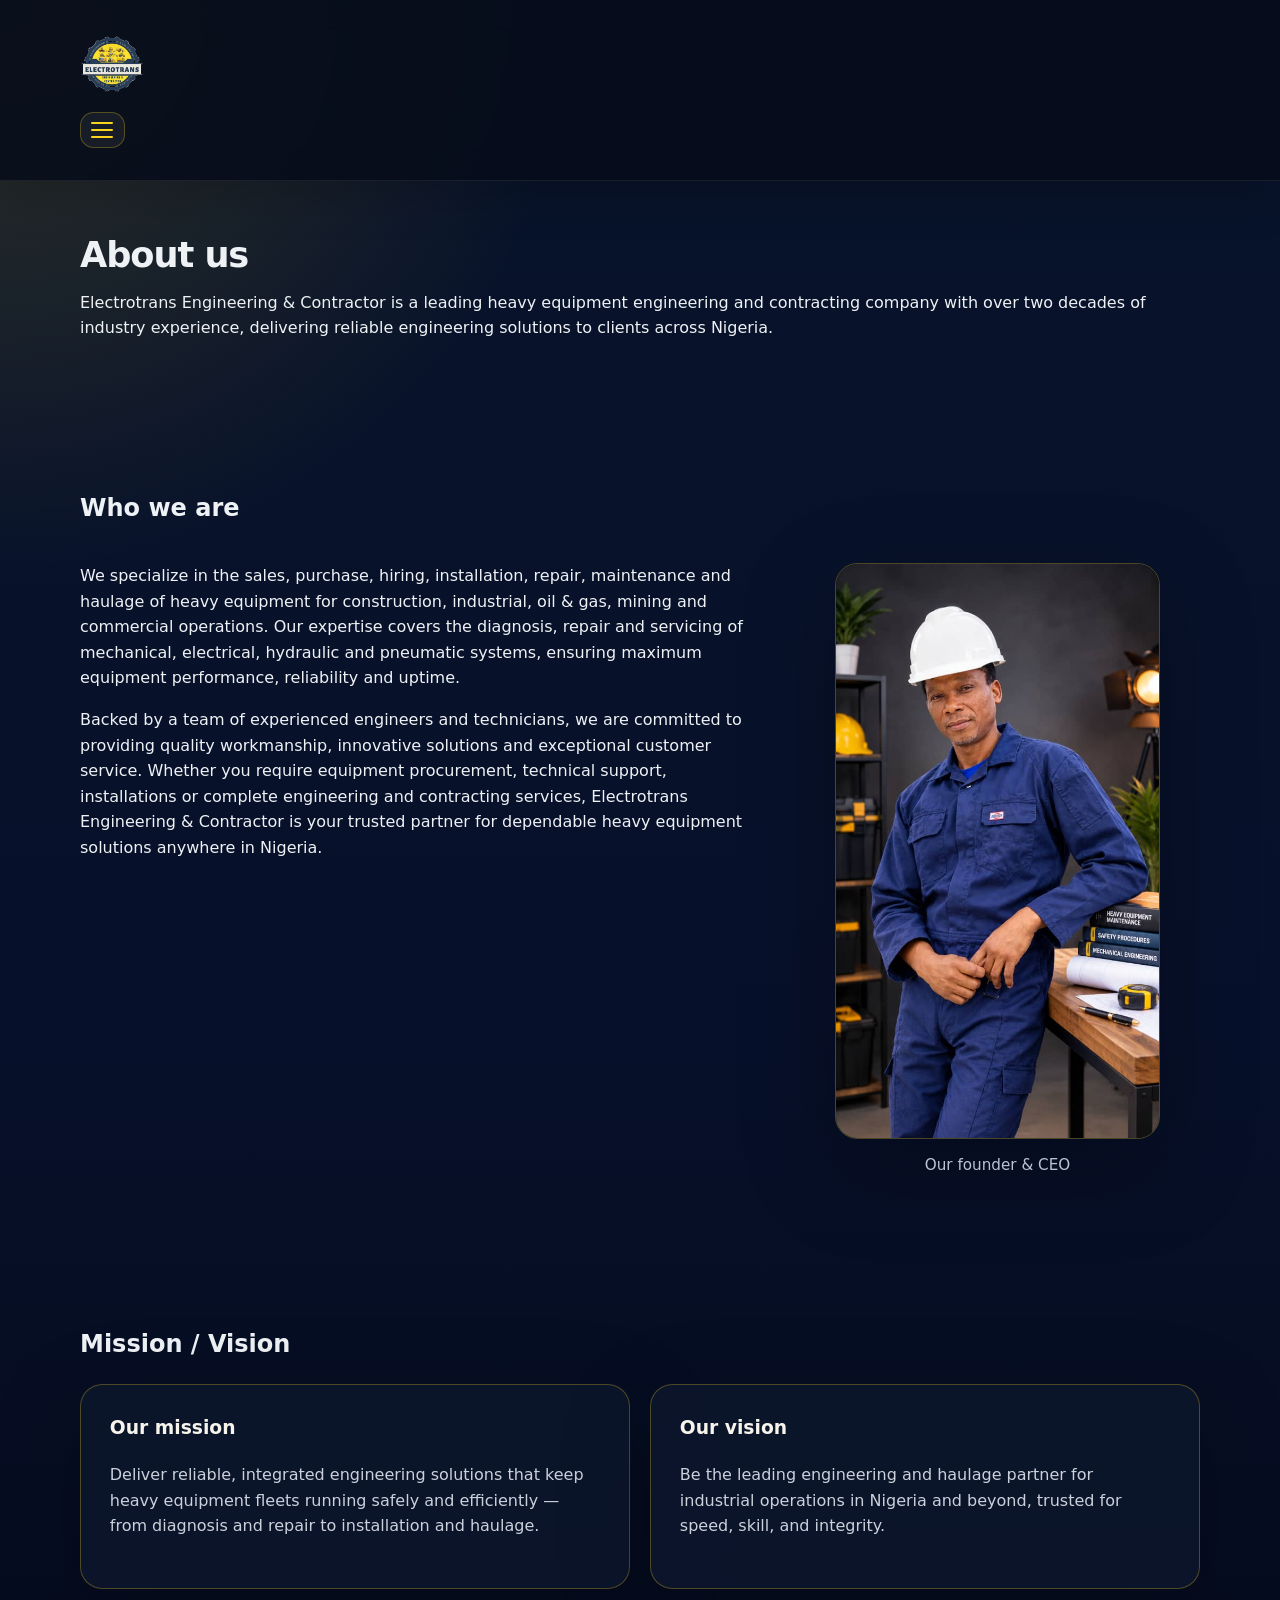
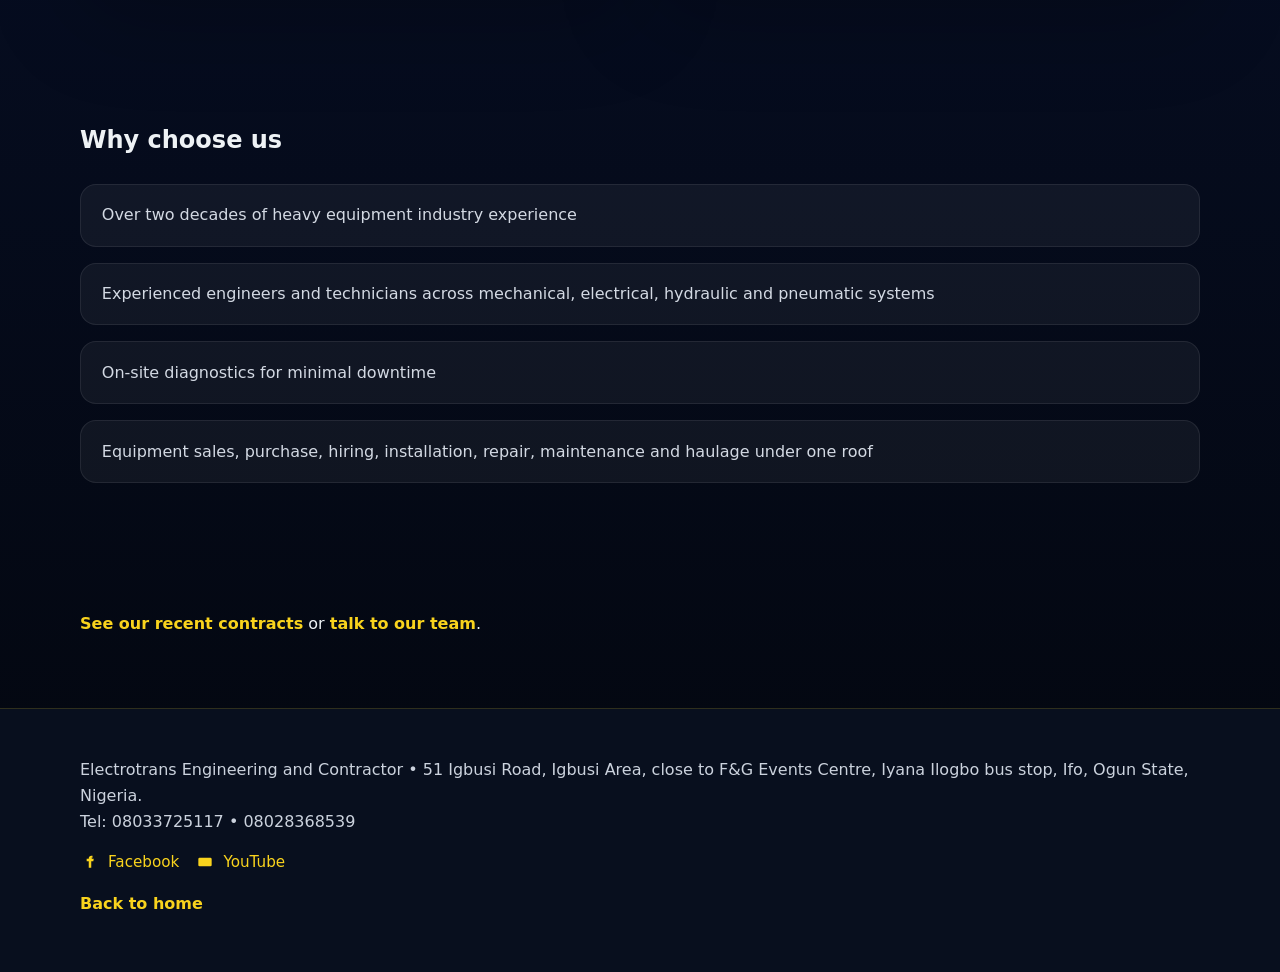
==== about.html @ d1ed21ee "Add About and Portfolio pages with contracts, testimonials and CEO profile" ====
<!doctype html>
<html lang="en">
<head>
  <meta charset="utf-8" />
  <meta name="viewport" content="width=device-width,initial-scale=1" />
  <title>About us | Electrotrans Engineering and Contractor</title>
  <link rel="stylesheet" href="styles.css" />
  <link rel="icon" type="image/png" href="assets/logo-transparent.png" />
  <meta name="description" content="About Electrotrans Engineering and Contractor — a leading heavy equipment engineering and contracting company with over two decades of industry experience in Nigeria." />
  <meta name="author" content="Electrotrans Engineering and Contractor" />
  <meta name="theme-color" content="#08142b" />
  <link rel="canonical" href="https://temmyadekunle.github.io/Electrotrans/about.html" />
  <meta property="og:type" content="website" />
  <meta property="og:title" content="About us | Electrotrans Engineering and Contractor" />
  <meta property="og:description" content="Two decades of heavy equipment engineering, contracting and haulage solutions across Nigeria." />
  <meta property="og:url" content="https://temmyadekunle.github.io/Electrotrans/about.html" />
  <meta property="og:image" content="https://temmyadekunle.github.io/Electrotrans/assets/logo-transparent.png" />
  <meta property="og:locale" content="en_US" />
  <meta name="twitter:card" content="summary" />
</head>
<body>
  <header class="site-header">
    <div class="container header-inner">
      <a class="logo-link" href="index.html">
        <img class="site-logo" src="assets/logo-transparent.png" alt="Electrotrans Engineering and Contractor logo" />
      </a>
      <button class="menu-toggle" type="button" aria-expanded="false" aria-controls="main-nav" aria-label="Toggle navigation menu">
        <span class="menu-toggle-bar"></span>
        <span class="menu-toggle-bar"></span>
        <span class="menu-toggle-bar"></span>
      </button>
      <nav class="main-nav" id="main-nav" aria-label="Primary navigation">
        <a href="index.html#home">Home</a>
        <a href="about.html">About us</a>
        <a href="portfolio.html">Portfolio</a>
        <a href="index.html#mission">Mission / Vision</a>
        <a href="index.html#services">Services</a>
        <a class="cta" href="contact.html">Contact us</a>
      </nav>
    </div>
  </header>

  <main class="container">
    <section class="overview">
      <h1 class="section-title">About us</h1>
      <p>Electrotrans Engineering &amp; Contractor is a leading heavy equipment engineering and contracting company with over two decades of industry experience, delivering reliable engineering solutions to clients across Nigeria.</p>
    </section>

    <section class="overview">
      <h2>Who we are</h2>
      <div class="about-layout">
        <div>
          <p>We specialize in the sales, purchase, hiring, installation, repair, maintenance and haulage of heavy equipment for construction, industrial, oil &amp; gas, mining and commercial operations. Our expertise covers the diagnosis, repair and servicing of mechanical, electrical, hydraulic and pneumatic systems, ensuring maximum equipment performance, reliability and uptime.</p>
          <p>Backed by a team of experienced engineers and technicians, we are committed to providing quality workmanship, innovative solutions and exceptional customer service. Whether you require equipment procurement, technical support, installations or complete engineering and contracting services, Electrotrans Engineering &amp; Contractor is your trusted partner for dependable heavy equipment solutions anywhere in Nigeria.</p>
        </div>
        <figure>
          <img class="ceo-photo" src="assets/ceo/ceo-portrait.jpg" alt="Founder and CEO of Electrotrans Engineering and Contractor" loading="lazy" />
          <figcaption class="ceo-caption">Our founder &amp; CEO</figcaption>
        </figure>
      </div>
    </section>

    <section id="mission" class="overview">
      <h2>Mission / Vision</h2>
      <div class="grid cards">
        <article class="card">
          <h3>Our mission</h3>
          <p>Deliver reliable, integrated engineering solutions that keep heavy equipment fleets running safely and efficiently — from diagnosis and repair to installation and haulage.</p>
        </article>
        <article class="card">
          <h3>Our vision</h3>
          <p>Be the leading engineering and haulage partner for industrial operations in Nigeria and beyond, trusted for speed, skill, and integrity.</p>
        </article>
      </div>
    </section>

    <section class="overview">
      <h2>Why choose us</h2>
      <ul class="feature-list">
        <li>Over two decades of heavy equipment industry experience</li>
        <li>Experienced engineers and technicians across mechanical, electrical, hydraulic and pneumatic systems</li>
        <li>On-site diagnostics for minimal downtime</li>
        <li>Equipment sales, purchase, hiring, installation, repair, maintenance and haulage under one roof</li>
      </ul>
    </section>

    <section class="overview">
      <p><a class="text-link" href="portfolio.html">See our recent contracts</a> or <a class="text-link" href="contact.html">talk to our team</a>.</p>
    </section>
  </main>

  <footer class="site-footer">
    <div class="container footer-inner">
      <div>
        <p>Electrotrans Engineering and Contractor • 51 Igbusi Road, Igbusi Area, close to F&amp;G Events Centre, Iyana Ilogbo bus stop, Ifo, Ogun State, Nigeria.</p>
        <p>Tel: 08033725117 • 08028368539</p>
        <div class="footer-socials">
          <a class="social-link" href="https://www.facebook.com/ElectrotransEngineeringAndContractor" target="_blank" rel="noopener noreferrer">
            <svg viewBox="0 0 24 24"><path d="M13.5 7H15V4.5h-1.5c-1.66 0-3 1.34-3 3V8H8v3h2.5v8h3v-8H16l.5-3h-2z"/></svg>
            Facebook
          </a>
          <a class="social-link" href="https://www.youtube.com" target="_blank" rel="noopener noreferrer">
            <svg viewBox="0 0 24 24"><path d="M8 7v10l8-5-8-5zm12 1.5s0-1.5-1.5-1.5H5.5C4 7 4 8.5 4 8.5v7s0 1.5 1.5 1.5h13c1.5 0 1.5-1.5 1.5-1.5v-7z"/></svg>
            YouTube
          </a>
        </div>
      </div>
      <a class="text-link" href="index.html">Back to home</a>
    </div>
  </footer>

  <script src="script.js"></script>
</body>
</html>
---- styles.css ----
:root {
  --bg: #08142b;
  --surface: rgba(11, 21, 47, 0.98);
  --surface-soft: rgba(15, 28, 60, 0.88);
  --text: #eef2f5;
  --muted: #b8c3d6;
  --yellow: #f9d31d;
  --yellow-soft: rgba(249, 211, 29, 0.16);
  --border: rgba(249, 211, 29, 0.28);
  --nav-text: #d9e4f4;
  color-scheme: dark;
  color: var(--text);
  background: var(--bg);
  font-family: Inter, system-ui, -apple-system, BlinkMacSystemFont, "Segoe UI", sans-serif;
  line-height: 1.6;
}
* {
  box-sizing: border-box;
}
html {
  scroll-behavior: smooth;
}
body {
  margin: 0;
  min-height: 100vh;
  background: radial-gradient(circle at top left, rgba(249, 211, 29, 0.16), transparent 20%), linear-gradient(180deg, #08142b 0%, #07102a 40%, #03060d 100%);
}
img {
  max-width: 100%;
  display: block;
}
.container {
  width: min(1120px, calc(100% - 2rem));
  margin: 0 auto;
}
.site-header {
  position: sticky;
  top: 0;
  z-index: 100;
  padding: 1rem 0;
  background: rgba(6, 12, 26, 0.88);
  border-bottom: 1px solid rgba(255,255,255,0.08);
  box-shadow: 0 18px 40px rgba(0, 0, 0, 0.17);
  backdrop-filter: blur(16px);
}
.header-inner,
.footer-inner,
.hero-content {
  display: flex;
  flex-wrap: wrap;
  align-items: center;
  justify-content: space-between;
  gap: 1rem;
  padding: 1rem 0;
}
.hero-content {
  flex-direction: column;
  align-items: flex-start;
}
.logo-link {
  display: inline-flex;
  align-items: center;
  gap: 1rem;
  text-decoration: none;
  color: inherit;
}
.site-logo {
  height: 64px;
  width: auto;
  display: block;
}
.menu-toggle {
  display: none;
  flex-direction: column;
  gap: 5px;
  padding: .55rem .65rem;
  border: 1px solid var(--border);
  border-radius: .85rem;
  background: rgba(255, 255, 255, 0.06);
  cursor: pointer;
}
.menu-toggle-bar {
  width: 22px;
  height: 2px;
  background: var(--yellow);
  border-radius: 2px;
}
h1 {
  margin: 0;
  font-size: clamp(2.2rem, 2.5vw, 3.4rem);
  line-height: 1.05;
  letter-spacing: -.03em;
}
.main-nav {
  display: flex;
  flex-wrap: wrap;
  gap: .85rem;
  align-items: center;
  margin-left: auto;
}
.main-nav a,
.text-link,
.button {
  text-decoration: none;
  color: inherit;
}
.main-nav a {
  padding: .75rem 1rem;
  border-radius: .9rem;
  transition: background .2s ease, color .2s ease, transform .2s ease;
  color: var(--nav-text);
  font-weight: 600;
}
.main-nav a:hover,
.text-link:hover,
.button:hover {
  background: var(--yellow-soft);
  color: #fff;
  transform: translateY(-1px);
}
.main-nav .cta {
  background: var(--yellow);
  color: #07112c;
  border: 1px solid rgba(249, 211, 29, .22);
  box-shadow: 0 14px 40px rgba(0,0,0,.18);
}
.main-nav .cta:hover {
  background: #fff;
  color: #07112c;
}
.button {
  display: inline-flex;
  align-items: center;
  justify-content: center;
  background: var(--yellow);
  color: #07112c;
  padding: 1rem 1.5rem;
  border-radius: 1rem;
  border: 1px solid rgba(249, 211, 29, .25);
  box-shadow: 0 14px 40px rgba(0,0,0,.18);
}
.hero {
  position: relative;
  overflow: hidden;
  padding: 3rem 0 2rem;
  background: rgba(255, 255, 255, 0.06);
  border: 1px solid rgba(249, 211, 29, 0.16);
  border-radius: 1.75rem;
  box-shadow: 0 36px 100px rgba(0, 0, 0, 0.22);
}
.hero::before {
  content: '';
  position: absolute;
  inset: 0;
  background: radial-gradient(circle at top right, rgba(249, 211, 29, 0.16), transparent 28%), radial-gradient(circle at left bottom, rgba(255, 255, 255, 0.08), transparent 24%);
  pointer-events: none;
}
.hero h1 {
  margin: 0;
  font-size: clamp(2.6rem, 4vw, 4.8rem);
  max-width: 14ch;
  color: #fff;
}
.hero p {
  margin: 1.6rem 0 0;
  max-width: 58ch;
  color: #d1d9e2;
}
.hero-actions {
  display: flex;
  flex-wrap: wrap;
  gap: 1rem;
  margin-top: 2.25rem;
}
.hero-actions .button {
  min-width: 190px;
}
.text-link {
  color: var(--yellow);
  font-weight: 700;
}
.text-link:hover {
  text-decoration: underline;
}
.card {
  border: 1px solid var(--border);
  border-radius: 1.4rem;
  padding: 1.8rem;
  background: rgba(12, 22, 44, 0.92);
  box-shadow: 0 28px 95px rgba(0,0,0,.23);
  transition: transform .25s ease, border-color .25s ease, background .25s ease;
}
.card:hover {
  transform: translateY(-5px);
  border-color: rgba(249, 211, 29, 0.35);
}
.overview,
.highlights {
  padding: 3.5rem 0;
}
.cards {
  display: grid;
  gap: 1.25rem;
  grid-template-columns: repeat(auto-fit, minmax(220px, 1fr));
}
.card h3 {
  margin-top: 0;
  color: #f6f4eb;
}
.card p {
  color: #cbd1db;
  margin: .9rem 0 1.3rem;
}
.feature-list {
  list-style: none;
  padding: 0;
  margin: 1.5rem 0 0;
  display: grid;
  gap: 1rem;
}
.feature-list li {
  padding: 1.1rem 1.3rem;
  border-radius: 1rem;
  background: rgba(255,255,255,.05);
  border: 1px solid rgba(255,255,255,.08);
  color: #d3d9e3;
}
.site-footer {
  border-top: 1px solid rgba(249, 211, 29, .16);
  background: rgba(9, 16, 31, .96);
  padding: 2rem 0 2.5rem;
}
.site-footer p {
  margin: 0;
  color: #cbd2dd;
}
.footer-inner {
  align-items: flex-start;
  justify-content: space-between;
}
.footer-socials {
  display: flex;
  flex-wrap: wrap;
  gap: 1rem;
  align-items: center;
  margin-top: 1rem;
}
.social-link {
  display: inline-flex;
  align-items: center;
  gap: .5rem;
  color: var(--yellow);
  text-decoration: none;
  font-size: .95rem;
  transition: transform .2s ease, color .2s ease;
}
.social-link:hover {
  color: #fff;
  transform: translateY(-1px);
}
.social-link svg {
  width: 20px;
  height: 20px;
  fill: var(--yellow);
}
.about-layout {
  display: grid;
  grid-template-columns: minmax(0, 1.25fr) minmax(240px, 0.75fr);
  gap: 2.5rem;
  align-items: start;
}
.ceo-photo {
  width: 100%;
  max-width: 340px;
  border-radius: 1.4rem;
  border: 1px solid var(--border);
  box-shadow: 0 28px 95px rgba(0,0,0,.3);
  margin: 0 auto;
}
.ceo-caption {
  margin: .9rem 0 0;
  text-align: center;
  color: var(--muted);
  font-size: .95rem;
}
.project-card {
  display: grid;
  grid-template-columns: minmax(0, 1fr) minmax(0, 1.4fr);
  gap: 1.75rem;
  align-items: center;
  padding: 0;
  overflow: hidden;
}
.project-card img {
  height: 100%;
  min-height: 260px;
  object-fit: cover;
  border-radius: 0;
}
.project-body {
  padding: 1.9rem;
}
.project-body h3 {
  margin-top: 0;
}
.project-body .meta {
  color: var(--yellow);
  font-size: .9rem;
  font-weight: 700;
  text-transform: uppercase;
  letter-spacing: .05em;
  margin: 0 0 .6rem;
}
.gallery-grid {
  display: grid;
  grid-template-columns: repeat(auto-fill, minmax(220px, 1fr));
  gap: 1rem;
}
.gallery-grid figure {
  margin: 0;
  border: 1px solid var(--border);
  border-radius: 1.1rem;
  overflow: hidden;
  background: rgba(12,22,44,.92);
}
.gallery-grid img {
  width: 100%;
  height: 200px;
  object-fit: cover;
}
.gallery-grid figcaption {
  padding: .7rem .9rem;
  color: var(--muted);
  font-size: .88rem;
}
.testimonials {
  display: grid;
  gap: 1.25rem;
  grid-template-columns: repeat(auto-fit, minmax(280px, 1fr));
}
.testimonial-card {
  border: 1px solid var(--border);
  border-radius: 1.4rem;
  padding: 1.7rem;
  background: rgba(12, 22, 44, 0.92);
  box-shadow: 0 28px 95px rgba(0,0,0,.23);
}
.testimonial-card blockquote {
  margin: 0;
  font-size: 1rem;
  color: #d6dde8;
  quotes: "\201C" "\201D";
}
.testimonial-card blockquote::before {
  content: open-quote;
  color: var(--yellow);
  font-size: 1.6rem;
  line-height: 0;
  vertical-align: -.55rem;
  margin-right: .2rem;
}
.stars {
  color: var(--yellow);
  letter-spacing: .15em;
  margin: .9rem 0 0;
}
.stars .empty {
  color: rgba(255,255,255,.22);
}
.testimonial-card footer {
  margin-top: 1rem;
  color: #f6f4eb;
  font-weight: 700;
}
.video-grid {
  display: grid;
  gap: 1rem;
  grid-template-columns: repeat(auto-fit, minmax(260px, 1fr));
}
.video-grid video {
  width: 100%;
  border-radius: 1rem;
  border: 1px solid var(--border);
  background: #000;
}
.section-head {
  display: flex;
  flex-wrap: wrap;
  align-items: baseline;
  justify-content: space-between;
  gap: 1rem;
  margin-bottom: 1.5rem;
}
@media (max-width: 850px) {
  .about-layout,
  .project-card {
    grid-template-columns: 1fr;
  }
  .project-card img {
    min-height: 220px;
  }
}
  .header-inner,
  .hero-content,
  .footer-inner {
    flex-direction: column;
    align-items: stretch;
  }
  .main-nav {
    display: none;
    width: 100%;
  }
  .main-nav.open {
    display: flex;
  }
  .menu-toggle {
    display: flex;
    align-self: flex-start;
  }
  .main-nav a {
    width: 100%;
    text-align: center;
  }
  .footer-socials {
    justify-content: flex-start;
  }
}
@media (max-width: 520px) {
  .card,
  .feature-list li {
    padding: 1rem;
  }
}
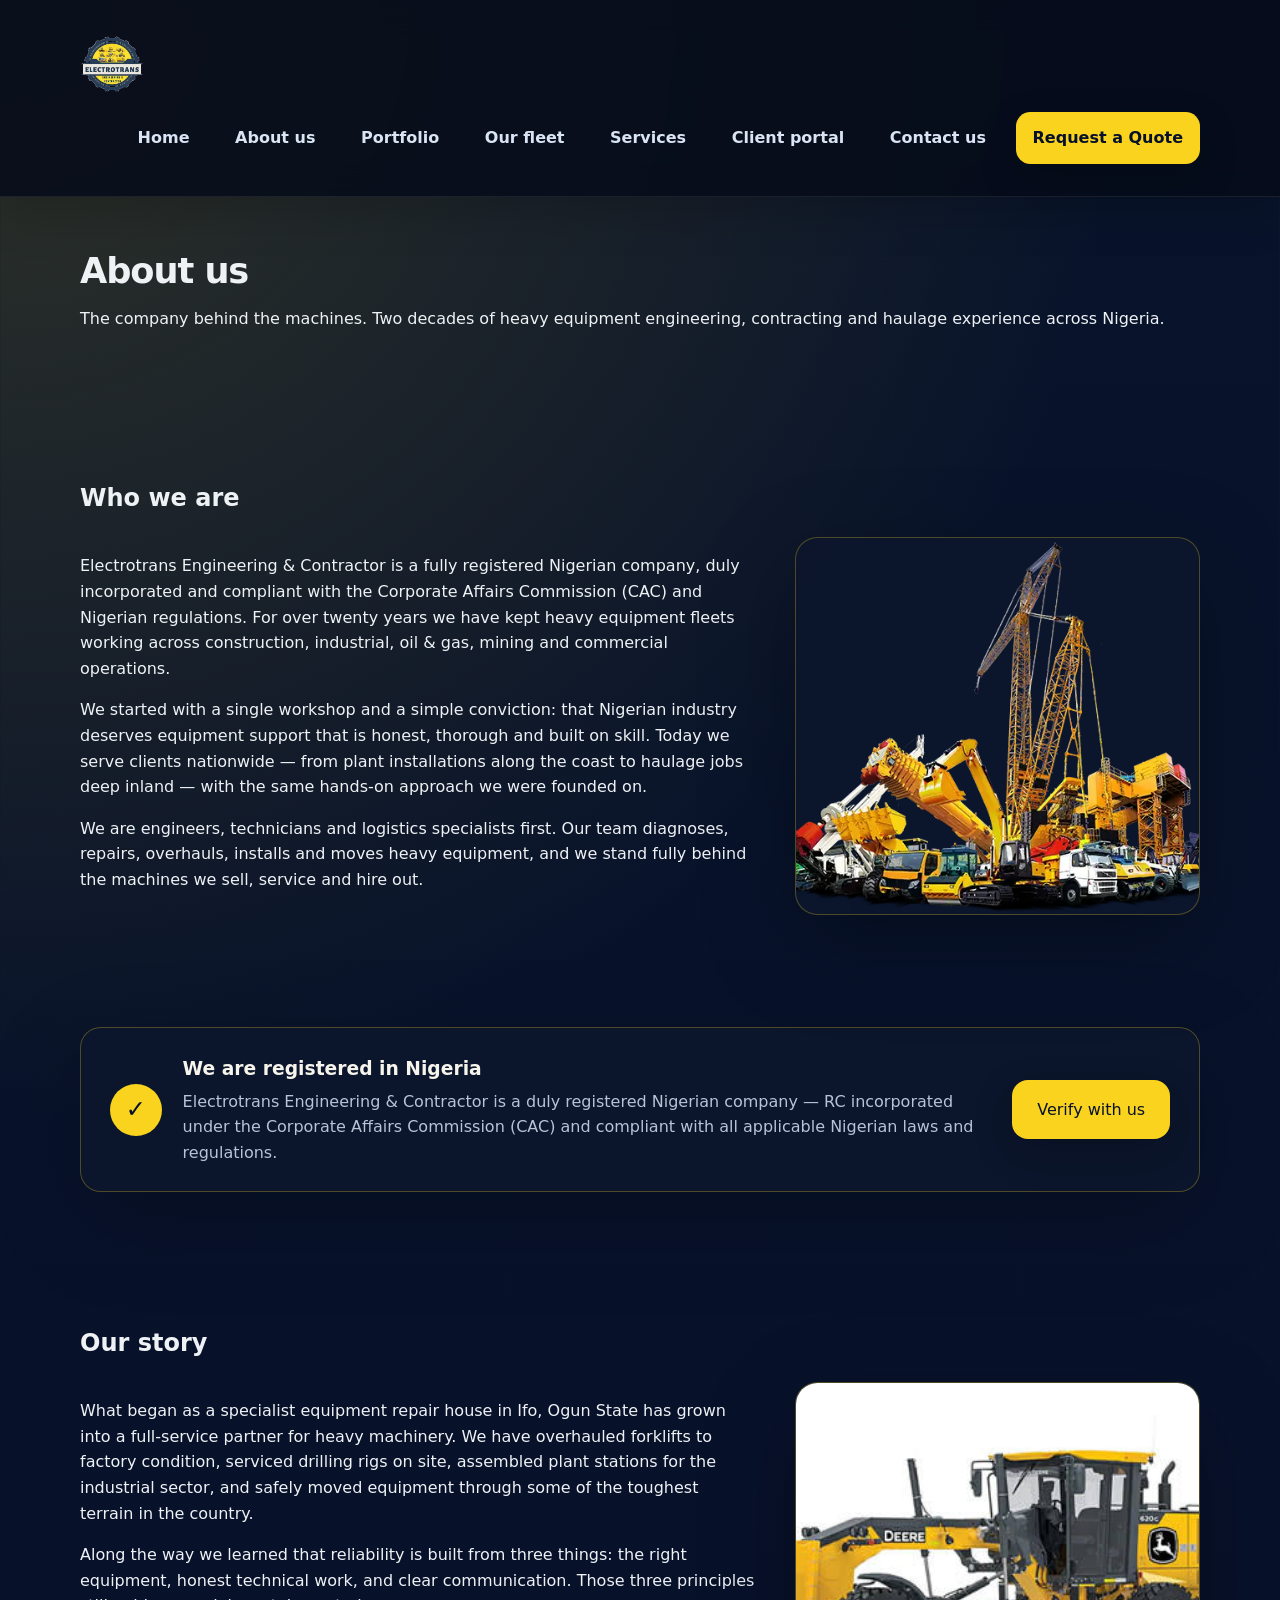
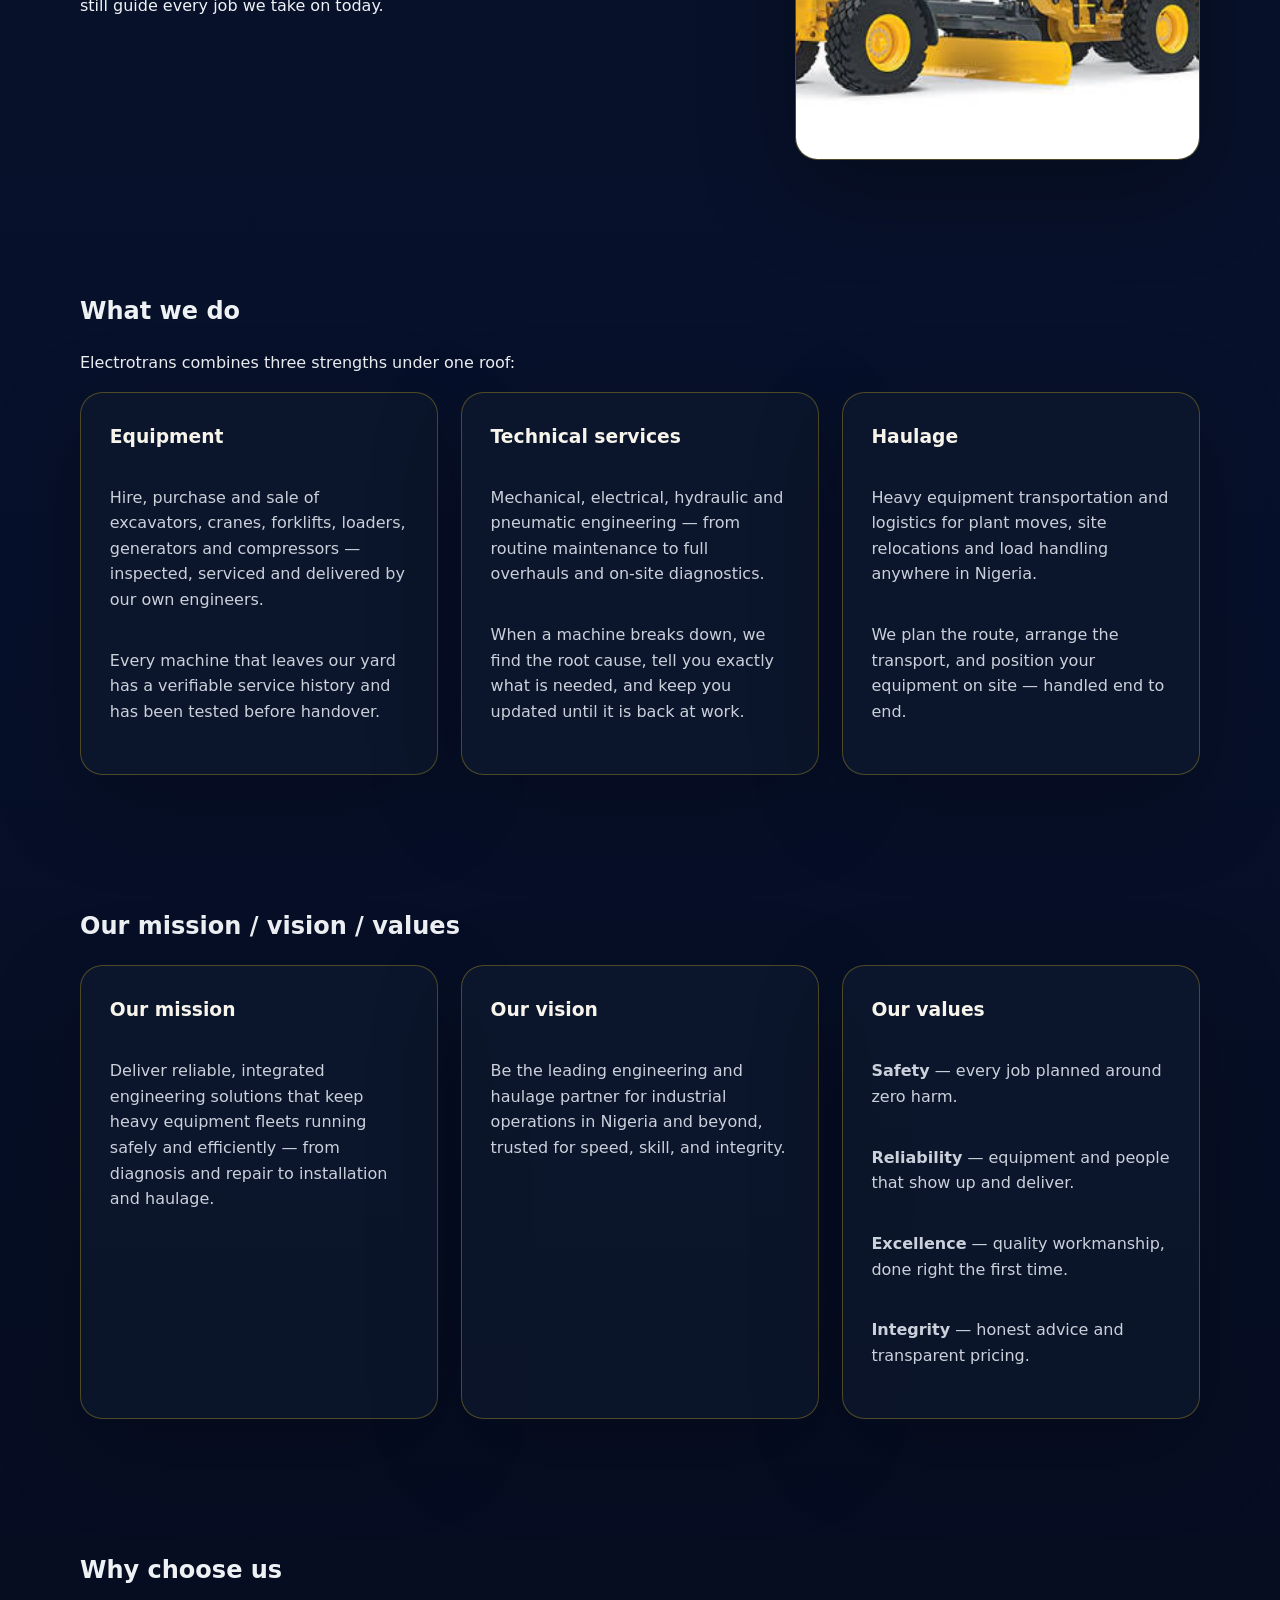
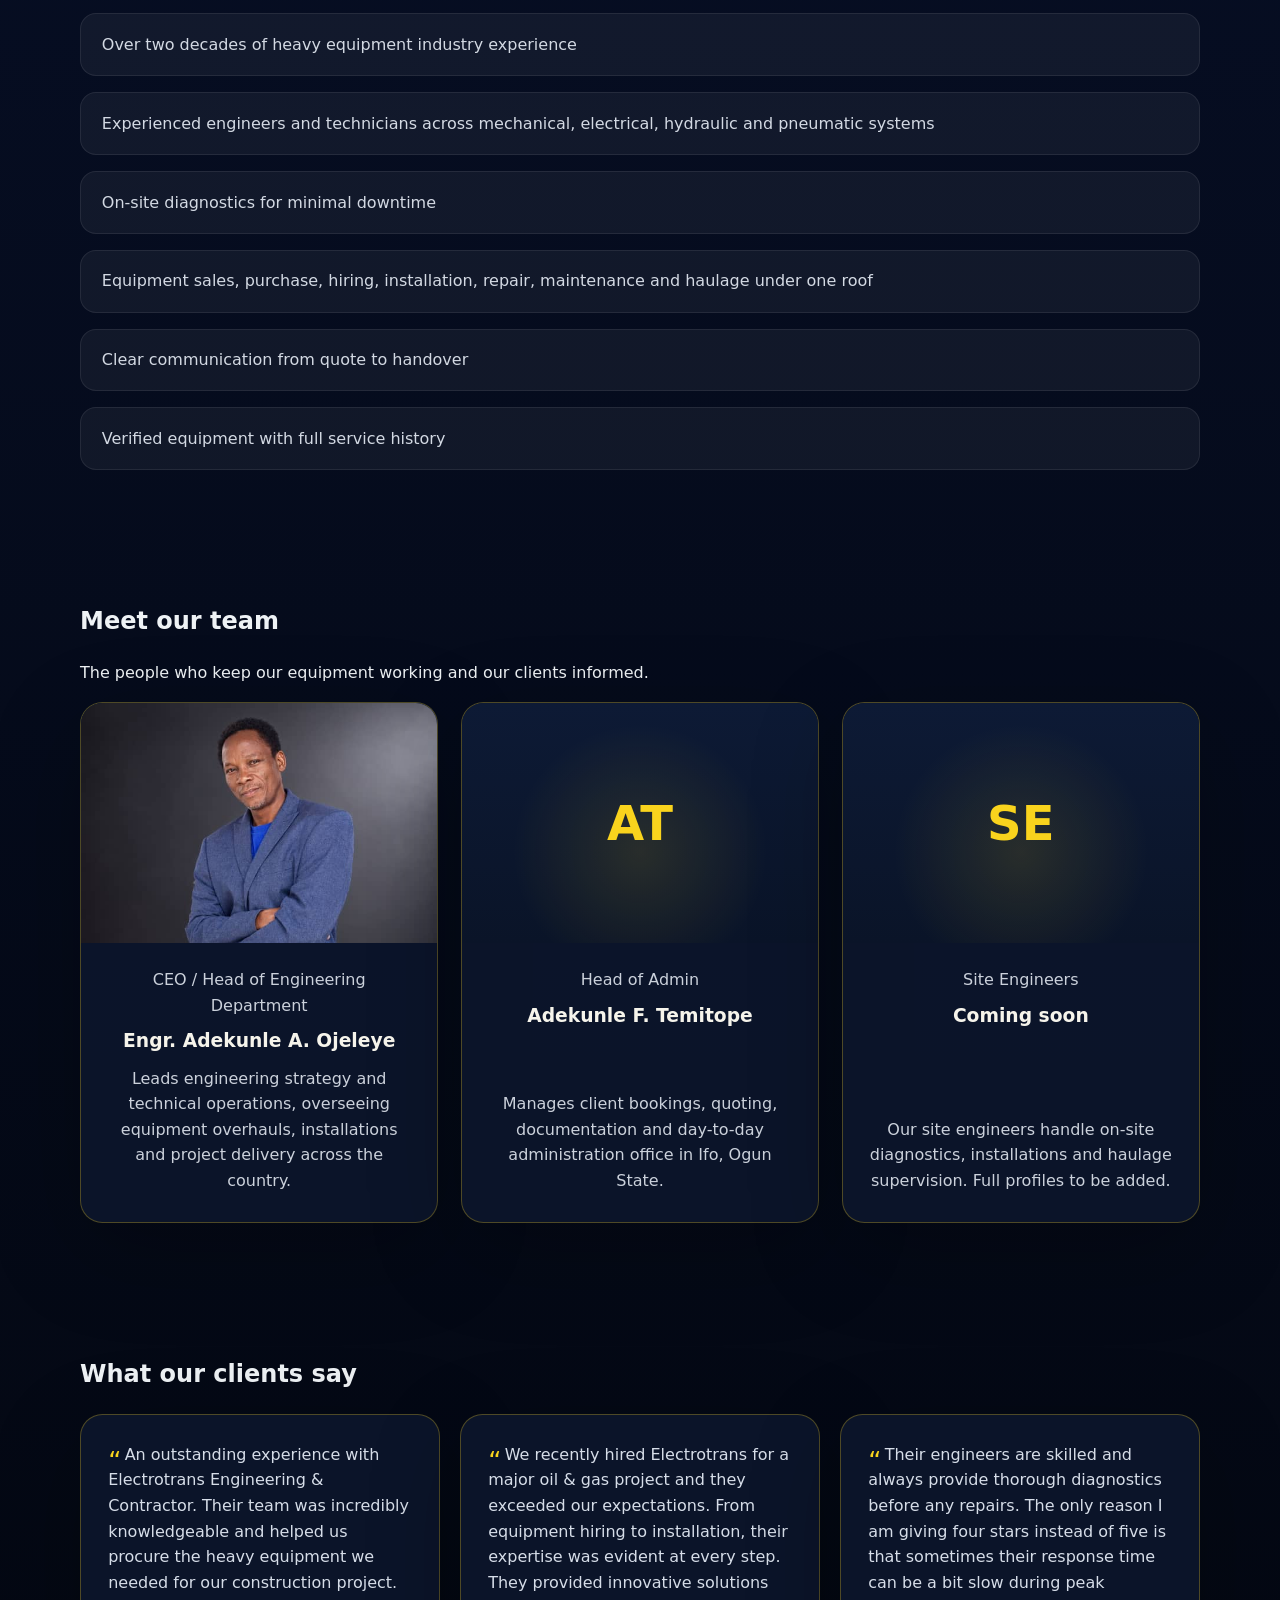
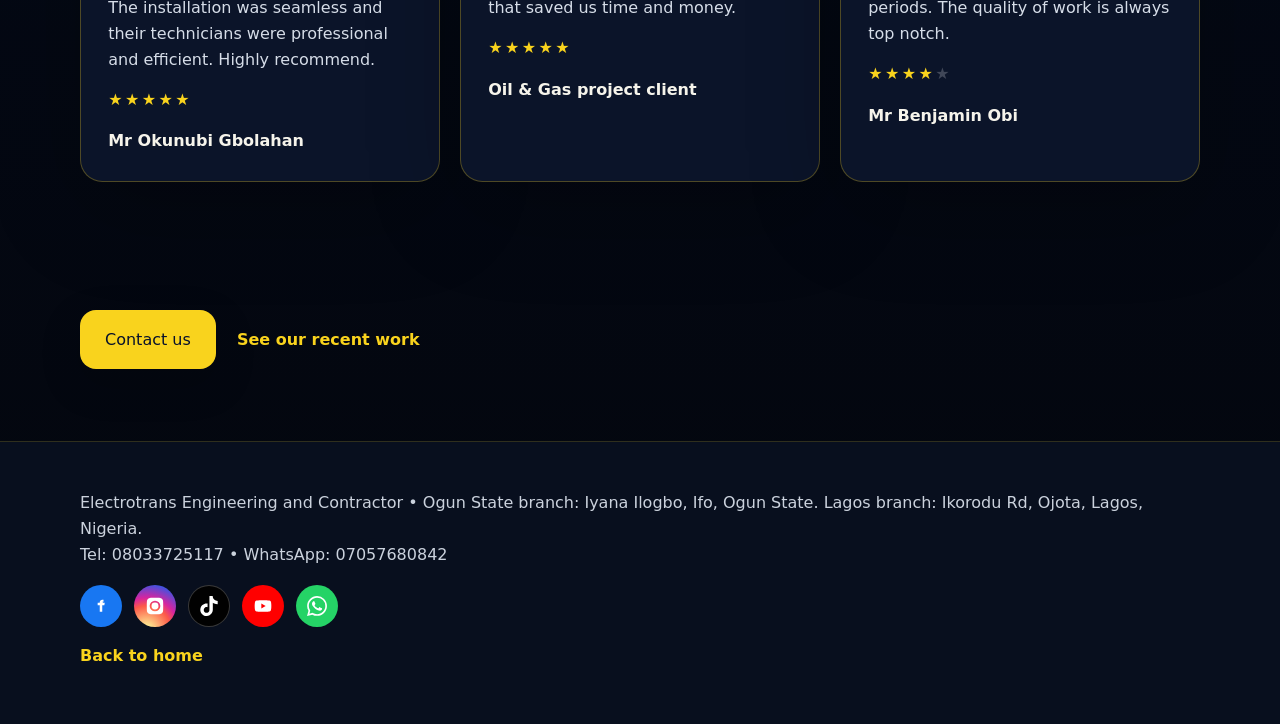
==== commit ecf1eeb6: "Build full client portal, fleet, services hub and refresh all pages - Add interactive client portal " ====
--- a/about.html
+++ b/about.html
@@ -33,9 +33,11 @@
         <a href="index.html#home">Home</a>
         <a href="about.html">About us</a>
         <a href="portfolio.html">Portfolio</a>
-        <a href="index.html#mission">Mission / Vision</a>
-        <a href="index.html#services">Services</a>
-        <a class="cta" href="contact.html">Contact us</a>
+        <a href="fleet.html">Our fleet</a>
+        <a href="services.html">Services</a>
+        <a href="app.html">Client portal</a>
+        <a href="contact.html">Contact us</a>
+        <a class="cta" href="app.html#fault">Request a Quote</a>
       </nav>
     </div>
   </header>
@@ -43,25 +45,73 @@
   <main class="container">
     <section class="overview">
       <h1 class="section-title">About us</h1>
-      <p>Electrotrans Engineering &amp; Contractor is a leading heavy equipment engineering and contracting company with over two decades of industry experience, delivering reliable engineering solutions to clients across Nigeria.</p>
+      <p>The company behind the machines. Two decades of heavy equipment engineering, contracting and haulage experience across Nigeria.</p>
     </section>
 
     <section class="overview">
       <h2>Who we are</h2>
       <div class="about-layout">
         <div>
-          <p>We specialize in the sales, purchase, hiring, installation, repair, maintenance and haulage of heavy equipment for construction, industrial, oil &amp; gas, mining and commercial operations. Our expertise covers the diagnosis, repair and servicing of mechanical, electrical, hydraulic and pneumatic systems, ensuring maximum equipment performance, reliability and uptime.</p>
-          <p>Backed by a team of experienced engineers and technicians, we are committed to providing quality workmanship, innovative solutions and exceptional customer service. Whether you require equipment procurement, technical support, installations or complete engineering and contracting services, Electrotrans Engineering &amp; Contractor is your trusted partner for dependable heavy equipment solutions anywhere in Nigeria.</p>
-        </div>
-        <figure>
-          <img class="ceo-photo" src="assets/ceo/ceo-portrait.jpg" alt="Founder and CEO of Electrotrans Engineering and Contractor" loading="lazy" />
-          <figcaption class="ceo-caption">Our founder &amp; CEO</figcaption>
+          <p>Electrotrans Engineering &amp; Contractor is a fully registered Nigerian company, duly incorporated and compliant with the Corporate Affairs Commission (CAC) and Nigerian regulations. For over twenty years we have kept heavy equipment fleets working across construction, industrial, oil &amp; gas, mining and commercial operations.</p>
+          <p>We started with a single workshop and a simple conviction: that Nigerian industry deserves equipment support that is honest, thorough and built on skill. Today we serve clients nationwide — from plant installations along the coast to haulage jobs deep inland — with the same hands-on approach we were founded on.</p>
+          <p>We are engineers, technicians and logistics specialists first. Our team diagnoses, repairs, overhauls, installs and moves heavy equipment, and we stand fully behind the machines we sell, service and hire out.</p>
+        </div>
+        <figure class="about-figure">
+          <img src="assets/who-we-are.webp" alt="Heavy equipment ready for hire and sale by Electrotrans" loading="lazy" />
+          <figcaption>Heavy equipment we service, hire and deliver across Nigeria.</figcaption>
         </figure>
       </div>
     </section>
 
+    <section class="overview">
+      <div class="reg-band" aria-label="Company registration">
+        <div class="reg-icon">&#10003;</div>
+        <div>
+          <h3>We are registered in Nigeria</h3>
+          <p>Electrotrans Engineering &amp; Contractor is a duly registered Nigerian company — RC incorporated under the Corporate Affairs Commission (CAC) and compliant with all applicable Nigerian laws and regulations.</p>
+        </div>
+        <a class="button" href="contact.html">Verify with us</a>
+      </div>
+    </section>
+
+    <section class="overview">
+      <h2>Our story</h2>
+      <div class="about-layout">
+        <div>
+          <p>What began as a specialist equipment repair house in Ifo, Ogun State has grown into a full-service partner for heavy machinery. We have overhauled forklifts to factory condition, serviced drilling rigs on site, assembled plant stations for the industrial sector, and safely moved equipment through some of the toughest terrain in the country.</p>
+          <p>Along the way we learned that reliability is built from three things: the right equipment, honest technical work, and clear communication. Those three principles still guide every job we take on today.</p>
+        </div>
+        <figure class="about-figure">
+          <img src="assets/our-story.jfif" alt="Electrotrans workshop and equipment servicing" loading="lazy" />
+          <figcaption>Machines inspected, serviced and handed over ready for work.</figcaption>
+        </figure>
+      </div>
+    </section>
+
+    <section class="overview">
+      <h2>What we do</h2>
+      <p>Electrotrans combines three strengths under one roof:</p>
+      <div class="grid cards">
+        <article class="card">
+          <h3>Equipment</h3>
+          <p>Hire, purchase and sale of excavators, cranes, forklifts, loaders, generators and compressors — inspected, serviced and delivered by our own engineers.</p>
+          <p>Every machine that leaves our yard has a verifiable service history and has been tested before handover.</p>
+        </article>
+        <article class="card">
+          <h3>Technical services</h3>
+          <p>Mechanical, electrical, hydraulic and pneumatic engineering — from routine maintenance to full overhauls and on-site diagnostics.</p>
+          <p>When a machine breaks down, we find the root cause, tell you exactly what is needed, and keep you updated until it is back at work.</p>
+        </article>
+        <article class="card">
+          <h3>Haulage</h3>
+          <p>Heavy equipment transportation and logistics for plant moves, site relocations and load handling anywhere in Nigeria.</p>
+          <p>We plan the route, arrange the transport, and position your equipment on site — handled end to end.</p>
+        </article>
+      </div>
+    </section>
+
     <section id="mission" class="overview">
-      <h2>Mission / Vision</h2>
+      <h2>Our mission / vision / values</h2>
       <div class="grid cards">
         <article class="card">
           <h3>Our mission</h3>
@@ -70,6 +120,13 @@
         <article class="card">
           <h3>Our vision</h3>
           <p>Be the leading engineering and haulage partner for industrial operations in Nigeria and beyond, trusted for speed, skill, and integrity.</p>
+        </article>
+        <article class="card">
+          <h3>Our values</h3>
+          <p><strong>Safety</strong> — every job planned around zero harm.</p>
+          <p><strong>Reliability</strong> — equipment and people that show up and deliver.</p>
+          <p><strong>Excellence</strong> — quality workmanship, done right the first time.</p>
+          <p><strong>Integrity</strong> — honest advice and transparent pricing.</p>
         </article>
       </div>
     </section>
@@ -81,27 +138,94 @@
         <li>Experienced engineers and technicians across mechanical, electrical, hydraulic and pneumatic systems</li>
         <li>On-site diagnostics for minimal downtime</li>
         <li>Equipment sales, purchase, hiring, installation, repair, maintenance and haulage under one roof</li>
+        <li>Clear communication from quote to handover</li>
+        <li>Verified equipment with full service history</li>
       </ul>
     </section>
 
     <section class="overview">
-      <p><a class="text-link" href="portfolio.html">See our recent contracts</a> or <a class="text-link" href="contact.html">talk to our team</a>.</p>
+      <h2>Meet our team</h2>
+      <p>The people who keep our equipment working and our clients informed.</p>
+      <div class="grid cards">
+        <article class="card team-card">
+          <div class="team-photo">
+            <img src="assets/ceo/ceo-2026.jpg" alt="Engr. Adekunle A. Ojeleye" loading="lazy" />
+          </div>
+          <div class="team-body">
+            <p class="meta">CEO / Head of Engineering Department</p>
+            <h3>Engr. Adekunle A. Ojeleye</h3>
+            <p>Leads engineering strategy and technical operations, overseeing equipment overhauls, installations and project delivery across the country.</p>
+          </div>
+        </article>
+        <article class="card team-card">
+          <div class="team-photo team-initials">
+            <span>AT</span>
+          </div>
+          <div class="team-body">
+            <p class="meta">Head of Admin</p>
+            <h3>Adekunle F. Temitope</h3>
+            <p>Manages client bookings, quoting, documentation and day-to-day administration office in Ifo, Ogun State.</p>
+          </div>
+        </article>
+        <article class="card team-card">
+          <div class="team-photo team-initials">
+            <span>SE</span>
+          </div>
+          <div class="team-body">
+            <p class="meta">Site Engineers</p>
+            <h3>Coming soon</h3>
+            <p>Our site engineers handle on-site diagnostics, installations and haulage supervision. Full profiles to be added.</p>
+          </div>
+        </article>
+      </div>
+    </section>
+
+    <section class="overview">
+      <h2>What our clients say</h2>
+      <div class="testimonials">
+        <article class="testimonial-card">
+          <blockquote>An outstanding experience with Electrotrans Engineering &amp; Contractor. Their team was incredibly knowledgeable and helped us procure the heavy equipment we needed for our construction project. The installation was seamless and their technicians were professional and efficient. Highly recommend.</blockquote>
+          <p class="stars"><span aria-hidden="true">★★★★★</span> <span class="empty" aria-hidden="true"></span></p>
+          <footer>Mr Okunubi Gbolahan</footer>
+        </article>
+        <article class="testimonial-card">
+          <blockquote>We recently hired Electrotrans for a major oil &amp; gas project and they exceeded our expectations. From equipment hiring to installation, their expertise was evident at every step. They provided innovative solutions that saved us time and money.</blockquote>
+          <p class="stars"><span aria-hidden="true">★★★★★</span> <span class="empty" aria-hidden="true"></span></p>
+          <footer>Oil &amp; Gas project client</footer>
+        </article>
+        <article class="testimonial-card">
+          <blockquote>Their engineers are skilled and always provide thorough diagnostics before any repairs. The only reason I am giving four stars instead of five is that sometimes their response time can be a bit slow during peak periods. The quality of work is always top notch.</blockquote>
+          <p class="stars"><span aria-hidden="true">★★★★</span><span class="empty" aria-hidden="true">★</span></p>
+          <footer>Mr Benjamin Obi</footer>
+        </article>
+      </div>
+    </section>
+
+    <section class="overview">
+      <p><a class="button" href="contact.html">Contact us</a> <a class="text-link" href="portfolio.html" style="margin-left:1rem">See our recent work</a></p>
     </section>
   </main>
 
   <footer class="site-footer">
     <div class="container footer-inner">
       <div>
-        <p>Electrotrans Engineering and Contractor • 51 Igbusi Road, Igbusi Area, close to F&amp;G Events Centre, Iyana Ilogbo bus stop, Ifo, Ogun State, Nigeria.</p>
-        <p>Tel: 08033725117 • 08028368539</p>
+        <p>Electrotrans Engineering and Contractor • Ogun State branch: Iyana Ilogbo, Ifo, Ogun State. Lagos branch: Ikorodu Rd, Ojota, Lagos, Nigeria.</p>
+        <p>Tel: 08033725117 • WhatsApp: 07057680842</p>
         <div class="footer-socials">
-          <a class="social-link" href="https://www.facebook.com/ElectrotransEngineeringAndContractor" target="_blank" rel="noopener noreferrer">
-            <svg viewBox="0 0 24 24"><path d="M13.5 7H15V4.5h-1.5c-1.66 0-3 1.34-3 3V8H8v3h2.5v8h3v-8H16l.5-3h-2z"/></svg>
-            Facebook
-          </a>
-          <a class="social-link" href="https://www.youtube.com" target="_blank" rel="noopener noreferrer">
-            <svg viewBox="0 0 24 24"><path d="M8 7v10l8-5-8-5zm12 1.5s0-1.5-1.5-1.5H5.5C4 7 4 8.5 4 8.5v7s0 1.5 1.5 1.5h13c1.5 0 1.5-1.5 1.5-1.5v-7z"/></svg>
-            YouTube
+          <a class="social-link facebook" href="https://www.facebook.com/ElectrotransEngineeringAndContractor" target="_blank" rel="noopener noreferrer" aria-label="Facebook">
+            <svg viewBox="0 0 24 24" aria-hidden="true"><path d="M13.5 7H15V4.5h-1.5c-1.66 0-3 1.34-3 3V8H8v3h2.5v8h3v-8H16l.5-3h-2z"/></svg>
+          </a>
+          <a class="social-link instagram" href="https://www.instagram.com/electrotrans_engineering" target="_blank" rel="noopener noreferrer" aria-label="Instagram">
+            <svg viewBox="0 0 24 24" aria-hidden="true"><path d="M12 2.16c3.2 0 3.58.01 4.85.07 1.17.05 1.8.25 2.23.41.56.22.96.48 1.38.9.42.42.68.82.9 1.38.16.42.36 1.06.41 2.23.06 1.27.07 1.65.07 4.85s-.01 3.58-.07 4.85c-.05 1.17-.25 1.8-.41 2.23a3.7 3.7 0 0 1-.9 1.38c-.42.42-.82.68-1.38.9-.42.16-1.06.36-2.23.41-1.27.06-1.65.07-4.85.07s-3.58-.01-4.85-.07c-1.17-.05-1.8-.25-2.23-.41a3.7 3.7 0 0 1-1.38-.9 3.7 3.7 0 0 1-.9-1.38c-.16-.42-.36-1.06-.41-2.23-.06-1.27-.07-1.65-.07-4.85s.01-3.58.07-4.85c.05-1.17.25-1.8.41-2.23.22-.56.48-.96.9-1.38.42-.42.82-.68 1.38-.9.42-.16 1.06-.36 2.23-.41 1.27-.06 1.65-.07 4.85-.07zm0 3.4A6.44 6.44 0 1 0 18.44 12 6.44 6.44 0 0 0 12 5.56zm0 10.62a4.18 4.18 0 1 1 4.18-4.18 4.18 4.18 0 0 1-4.18 4.18zm6.7-11.05a1.5 1.5 0 1 1-1.5-1.5 1.5 1.5 0 0 1 1.5 1.5z"/></svg>
+          </a>
+          <a class="social-link tiktok" href="https://www.tiktok.com/@electrotrans_engineering" target="_blank" rel="noopener noreferrer" aria-label="TikTok">
+            <svg viewBox="0 0 24 24" aria-hidden="true"><path d="M12.53.02C13.84 0 15.14.01 16.44 0c.08 1.53.63 3.09 1.75 4.17 1.12 1.11 2.7 1.62 4.24 1.79v4.03c-1.44-.05-2.89-.35-4.2-.97-.57-.26-1.1-.59-1.62-.93-.01 2.92.01 5.84-.02 8.75-.08 1.4-.54 2.79-1.35 3.94-1.31 1.92-3.58 3.17-5.91 3.21-1.43.08-2.86-.31-4.08-1.03-2.02-1.19-3.44-3.37-3.65-5.71-.02-.5-.03-1-.01-1.49.18-1.9 1.12-3.72 2.58-4.96 1.66-1.44 3.98-2.13 6.15-1.72.02 1.48-.04 2.96-.04 4.44-.99-.32-2.15-.23-3.02.37-.63.41-1.11 1.04-1.36 1.75-.21.51-.15 1.07-.14 1.61.24 1.64 1.82 3.02 3.5 2.87 1.12-.01 2.19-.66 2.77-1.61.19-.33.4-.67.41-1.06.1-1.79.06-3.57.07-5.36.01-4.03-.01-8.05.02-12.07z"/></svg>
+          </a>
+          <a class="social-link youtube" href="https://www.youtube.com/@ElectrotransEngineering" target="_blank" rel="noopener noreferrer" aria-label="YouTube">
+            <svg viewBox="0 0 24 24" aria-hidden="true"><path d="M21.6 7.2a2.5 2.5 0 0 0-1.8-1.8C18.2 5 12 5 12 5s-6.2 0-7.8.4A2.5 2.5 0 0 0 2.4 7.2 26 26 0 0 0 2 12a26 26 0 0 0 .4 4.8 2.5 2.5 0 0 0 1.8 1.8C5.8 19 12 19 12 19s6.2 0 7.8-.4a2.5 2.5 0 0 0 1.8-1.8A26 26 0 0 0 22 12a26 26 0 0 0-.4-4.8zM10 15V9l5.2 3z"/></svg>
+          </a>
+          <a class="social-link whatsapp" href="https://wa.me/2347057680842" target="_blank" rel="noopener noreferrer" aria-label="WhatsApp">
+            <svg viewBox="0 0 24 24" aria-hidden="true"><path d="M17.47 14.38c-.3-.15-1.76-.87-2.03-.97-.27-.1-.47-.15-.67.15-.2.3-.77.96-.94 1.16-.17.2-.35.22-.64.07-.3-.15-1.26-.46-2.4-1.48-.88-.79-1.48-1.76-1.65-2.06-.17-.3-.02-.46.13-.6.13-.13.3-.35.44-.52.15-.17.2-.3.3-.5.1-.2.05-.37-.02-.52-.08-.15-.67-1.62-.92-2.22-.24-.58-.49-.5-.67-.51h-.57c-.2 0-.52.07-.8.37-.27.3-1.04 1.02-1.04 2.48 0 1.46 1.07 2.88 1.22 3.08.15.2 2.1 3.2 5.08 4.49.71.3 1.26.49 1.7.63.71.22 1.36.19 1.87.12.57-.09 1.76-.72 2-1.42.25-.7.25-1.29.18-1.42-.08-.13-.28-.2-.57-.35zm-5.42 7.4h-.01a9.87 9.87 0 0 1-5.03-1.38l-.36-.21-3.74.98 1-3.65-.24-.37a9.86 9.86 0 0 1-1.51-5.26c0-5.45 4.44-9.88 9.9-9.88a9.85 9.85 0 0 1 7 2.9 9.84 9.84 0 0 1 2.9 7c0 5.44-4.44 9.87-9.9 9.87zm8.42-18.3A11.8 11.8 0 0 0 12.06 0C5.5 0 .16 5.34.16 11.9c0 2.1.55 4.14 1.59 5.94L.06 24l6.3-1.65a11.9 11.9 0 0 0 5.7 1.45h.01c6.56 0 11.89-5.34 11.89-11.9 0-3.18-1.24-6.17-3.49-8.42z"/></svg>
           </a>
         </div>
       </div>
--- a/styles.css
+++ b/styles.css
@@ -142,7 +142,7 @@
 .hero {
   position: relative;
   overflow: hidden;
-  padding: 3rem 0 2rem;
+  padding: 4rem 0 3rem;
   background: rgba(255, 255, 255, 0.06);
   border: 1px solid rgba(249, 211, 29, 0.16);
   border-radius: 1.75rem;
@@ -155,10 +155,16 @@
   background: radial-gradient(circle at top right, rgba(249, 211, 29, 0.16), transparent 28%), radial-gradient(circle at left bottom, rgba(255, 255, 255, 0.08), transparent 24%);
   pointer-events: none;
 }
+.hero-layout {
+  display: grid;
+  grid-template-columns: minmax(0, 1.1fr) minmax(0, 0.9fr);
+  gap: 3rem;
+  align-items: center;
+}
 .hero h1 {
   margin: 0;
-  font-size: clamp(2.6rem, 4vw, 4.8rem);
-  max-width: 14ch;
+  font-size: clamp(2.6rem, 4vw, 4.2rem);
+  max-width: 18ch;
   color: #fff;
 }
 .hero p {
@@ -166,6 +172,26 @@
   max-width: 58ch;
   color: #d1d9e2;
 }
+.hero-media {
+  position: relative;
+}
+.hero-media img {
+  width: 100%;
+  height: 430px;
+  object-fit: cover;
+  border-radius: 1.6rem;
+  border: 1px solid var(--border);
+  box-shadow: 0 36px 100px rgba(0, 0, 0, 0.3);
+  display: block;
+}
+.hero-media::after {
+  content: '';
+  position: absolute;
+  inset: 0;
+  border-radius: 1.6rem;
+  background: linear-gradient(200deg, transparent 55%, rgba(6, 12, 26, 0.55));
+  pointer-events: none;
+}
 .hero-actions {
   display: flex;
   flex-wrap: wrap;
@@ -174,6 +200,21 @@
 }
 .hero-actions .button {
   min-width: 190px;
+}
+.hero-actions .text-link {
+  display: inline-flex;
+  align-items: center;
+  justify-content: center;
+  min-width: 190px;
+  padding: 1rem 1.5rem;
+  border-radius: 1rem;
+  border: 1px solid rgba(255, 255, 255, 0.16);
+  background: rgba(255, 255, 255, 0.07);
+  color: #eef2f5;
+}
+.hero-actions .text-link:hover {
+  text-decoration: none;
+  background: var(--yellow-soft);
 }
 .text-link {
   color: var(--yellow);
@@ -189,6 +230,8 @@
   background: rgba(12, 22, 44, 0.92);
   box-shadow: 0 28px 95px rgba(0,0,0,.23);
   transition: transform .25s ease, border-color .25s ease, background .25s ease;
+  display: flex;
+  flex-direction: column;
 }
 .card:hover {
   transform: translateY(-5px);
@@ -200,8 +243,9 @@
 }
 .cards {
   display: grid;
-  gap: 1.25rem;
-  grid-template-columns: repeat(auto-fit, minmax(220px, 1fr));
+  gap: 1.4rem;
+  grid-template-columns: repeat(auto-fit, minmax(260px, 1fr));
+  align-items: stretch;
 }
 .card h3 {
   margin-top: 0;
@@ -210,6 +254,22 @@
 .card p {
   color: #cbd1db;
   margin: .9rem 0 1.3rem;
+}
+.card > a:last-child,
+.card > .portal-actions:last-child {
+  margin-top: auto;
+  padding-top: .6rem;
+}
+.card > .portal-actions:last-child a {
+  align-self: center;
+}
+.card > a:last-child {
+  align-self: flex-start;
+  color: var(--yellow);
+  font-weight: 700;
+}
+.card > a:last-child:hover {
+  text-decoration: underline;
 }
 .feature-list {
   list-style: none;
@@ -241,27 +301,39 @@
 .footer-socials {
   display: flex;
   flex-wrap: wrap;
-  gap: 1rem;
-  align-items: center;
-  margin-top: 1rem;
+  gap: .75rem;
+  align-items: center;
+  margin-top: 1.1rem;
 }
 .social-link {
   display: inline-flex;
   align-items: center;
-  gap: .5rem;
-  color: var(--yellow);
+  justify-content: center;
+  width: 42px;
+  height: 42px;
+  border-radius: 50%;
+  color: #fff;
   text-decoration: none;
-  font-size: .95rem;
-  transition: transform .2s ease, color .2s ease;
+  transition: transform .2s ease, box-shadow .2s ease;
 }
 .social-link:hover {
-  color: #fff;
-  transform: translateY(-1px);
+  transform: translateY(-3px);
+  box-shadow: 0 10px 22px rgba(0, 0, 0, .35);
 }
 .social-link svg {
   width: 20px;
   height: 20px;
-  fill: var(--yellow);
+  fill: #fff;
+}
+.social-link.facebook { background: #1877f2; }
+.social-link.youtube { background: #ff0000; }
+.social-link.whatsapp { background: #25d366; }
+.social-link.instagram {
+  background: radial-gradient(circle at 30% 107%, #fdf497 0%, #fdf497 5%, #fd5949 45%, #d6249f 60%, #285aeb 90%);
+}
+.social-link.tiktok {
+  background: #010101;
+  border: 1px solid rgba(255, 255, 255, .22);
 }
 .about-layout {
   display: grid;
@@ -284,24 +356,141 @@
   font-size: .95rem;
 }
 .project-card {
-  display: grid;
-  grid-template-columns: minmax(0, 1fr) minmax(0, 1.4fr);
-  gap: 1.75rem;
-  align-items: center;
+  display: flex;
+  flex-direction: column;
   padding: 0;
   overflow: hidden;
 }
-.project-card img {
-  height: 100%;
-  min-height: 260px;
+.project-card > img {
+  width: 100%;
+  height: 210px;
   object-fit: cover;
   border-radius: 0;
 }
+.about-figure {
+  margin: 0;
+  border: 1px solid var(--border);
+  border-radius: 1.4rem;
+  overflow: hidden;
+  background: rgba(12, 22, 44, 0.92);
+  box-shadow: 0 28px 95px rgba(0, 0, 0, 0.3);
+  align-self: stretch;
+}
+.about-figure img {
+  width: 100%;
+  height: 100%;
+  min-height: 300px;
+  object-fit: cover;
+  display: block;
+}
+.about-figure figcaption {
+  padding: .9rem 1.2rem;
+  color: var(--muted);
+  font-size: .92rem;
+  text-align: center;
+}
+.team-card {
+  padding: 0;
+  overflow: hidden;
+  text-align: center;
+}
+.team-photo {
+  width: 100%;
+  height: 240px;
+  background: radial-gradient(circle at 50% 62%, rgba(249, 211, 29, .12), transparent 55%),
+    linear-gradient(180deg, #0d1a35, #0a1428);
+  overflow: hidden;
+}
+.team-photo img {
+  width: 100%;
+  height: 100%;
+  object-fit: cover;
+  object-position: 50% 0;
+  display: block;
+}
+.team-initials {
+  display: flex;
+  align-items: center;
+  justify-content: center;
+  font-size: 3rem;
+  font-weight: 800;
+  color: var(--yellow);
+}
+.team-body {
+  padding: 1.5rem 1.5rem 1.8rem;
+  display: flex;
+  flex-direction: column;
+  flex: 1;
+}
+.team-body .meta {
+  margin: 0 0 .5rem;
+}
+.team-body h3 {
+  margin: 0 0 .6rem;
+}
+.team-body p:last-child {
+  margin-top: auto;
+  margin-bottom: 0;
+}
+.reg-band {
+  display: grid;
+  grid-template-columns: auto 1fr auto;
+  gap: 1.3rem;
+  align-items: center;
+  padding: 1.6rem 1.8rem;
+  border: 1px solid var(--border);
+  border-radius: 1.3rem;
+  background: rgba(12, 22, 44, 0.92);
+  box-shadow: 0 28px 95px rgba(0, 0, 0, 0.23);
+}
+.reg-icon {
+  width: 52px;
+  height: 52px;
+  border-radius: 50%;
+  display: flex;
+  align-items: center;
+  justify-content: center;
+  background: var(--yellow);
+  color: #07112c;
+  font-size: 1.5rem;
+  font-weight: 800;
+}
+.reg-band h3 {
+  margin: 0 0 .3rem;
+  color: #f6f4eb;
+}
+.reg-band p {
+  margin: 0;
+  color: var(--muted);
+  line-height: 1.6;
+}
+@media (max-width: 850px) {
+  .reg-band {
+    grid-template-columns: 1fr;
+    text-align: center;
+  }
+  .reg-icon {
+    margin: 0 auto;
+  }
+  .reg-band .button {
+    justify-self: center;
+  }
+}
 .project-body {
-  padding: 1.9rem;
+  padding: 1.6rem;
+  display: flex;
+  flex-direction: column;
+  flex: 1;
 }
 .project-body h3 {
   margin-top: 0;
+}
+.project-body p {
+  margin: 0 0 1rem;
+}
+.project-body .button {
+  margin-top: auto;
+  align-self: flex-start;
 }
 .project-body .meta {
   color: var(--yellow);
@@ -391,15 +580,138 @@
   gap: 1rem;
   margin-bottom: 1.5rem;
 }
+.cta-band {
+  padding: 3.5rem 0;
+  text-align: center;
+  border-top: 1px solid rgba(249, 211, 29, .16);
+  background: radial-gradient(circle at center, var(--yellow-soft), transparent 60%);
+}
+.cta-band h2 {
+  margin: 0;
+}
+.cta-band p {
+  color: var(--muted);
+  margin: .6rem auto 0;
+  max-width: 52ch;
+}
+.cta-band .portal-actions {
+  justify-content: center;
+  margin-top: 1.4rem;
+}
+.cta-band .text-link {
+  display: inline-flex;
+  align-items: center;
+  justify-content: center;
+  padding: 1rem 1.5rem;
+  border-radius: 1rem;
+  border: 1px solid rgba(255, 255, 255, 0.16);
+  background: rgba(255, 255, 255, 0.07);
+  color: #eef2f5;
+}
+.cta-band .text-link:hover {
+  text-decoration: none;
+  background: var(--yellow-soft);
+}
+.portal-actions {
+  display: flex;
+  flex-wrap: wrap;
+  gap: .8rem;
+}
+.contact-layout {
+  display: grid;
+  grid-template-columns: minmax(260px, 1fr) 1.4fr;
+  gap: 2rem;
+  align-items: stretch;
+}
+.contact-panel {
+  border: 1px solid var(--border);
+  border-radius: 1.3rem;
+  padding: 1.5rem 1.6rem;
+  background: rgba(12, 22, 44, 0.92);
+  display: flex;
+  flex-direction: column;
+}
+.contact-panel h2 {
+  margin: 0 0 1rem;
+}
+.contact-panel p {
+  display: grid;
+  grid-template-columns: 6.5em 1fr;
+  gap: .5rem .9rem;
+  align-items: start;
+  margin: .55rem 0;
+  color: #eef2f5;
+  line-height: 1.6;
+}
+.contact-panel p strong {
+  color: var(--yellow);
+  font-weight: 700;
+}
+.contact-panel p .value {
+  min-width: 0;
+  overflow-wrap: anywhere;
+  color: #eef2f5;
+}
+.contact-panel p .value a.text-link {
+  color: #eef2f5;
+  font-weight: 600;
+  border-bottom: 1px solid rgba(249, 211, 29, .4);
+}
+.contact-panel p .value a.text-link:hover {
+  color: var(--yellow);
+}
+.contact-panel .form-note {
+  display: block;
+  margin-top: auto;
+  padding-top: 1rem;
+  font-size: .92rem;
+  color: var(--muted);
+}
+.contact-form-box {
+  border: 1px solid var(--border);
+  border-radius: 1.3rem;
+  padding: 1.5rem 1.6rem;
+  background: rgba(12, 22, 44, 0.92);
+}
+.contact-form-box h2 {
+  margin: 0 0 1rem;
+}
+.contact-form-box .feature-list {
+  margin-top: 0;
+}
+.contact-form-box label {
+  display: grid;
+  gap: .4rem;
+  font-weight: 600;
+  color: var(--nav-text);
+}
+.contact-form-box input,
+.contact-form-box select,
+.contact-form-box textarea {
+  font: inherit;
+  color: var(--text);
+  background: rgba(255, 255, 255, 0.06);
+  border: 1px solid rgba(255, 255, 255, 0.14);
+  border-radius: .9rem;
+  padding: .75rem 1rem;
+  width: 100%;
+}
+.contact-form-box input:focus,
+.contact-form-box select:focus,
+.contact-form-box textarea:focus {
+  outline: none;
+  border-color: var(--yellow);
+  box-shadow: 0 0 0 3px var(--yellow-soft);
+}
 @media (max-width: 850px) {
   .about-layout,
-  .project-card {
+  .contact-layout,
+  .hero-layout {
     grid-template-columns: 1fr;
   }
-  .project-card img {
-    min-height: 220px;
-  }
-}
+  .hero-media img {
+    height: 260px;
+  }
   .header-inner,
   .hero-content,
   .footer-inner {
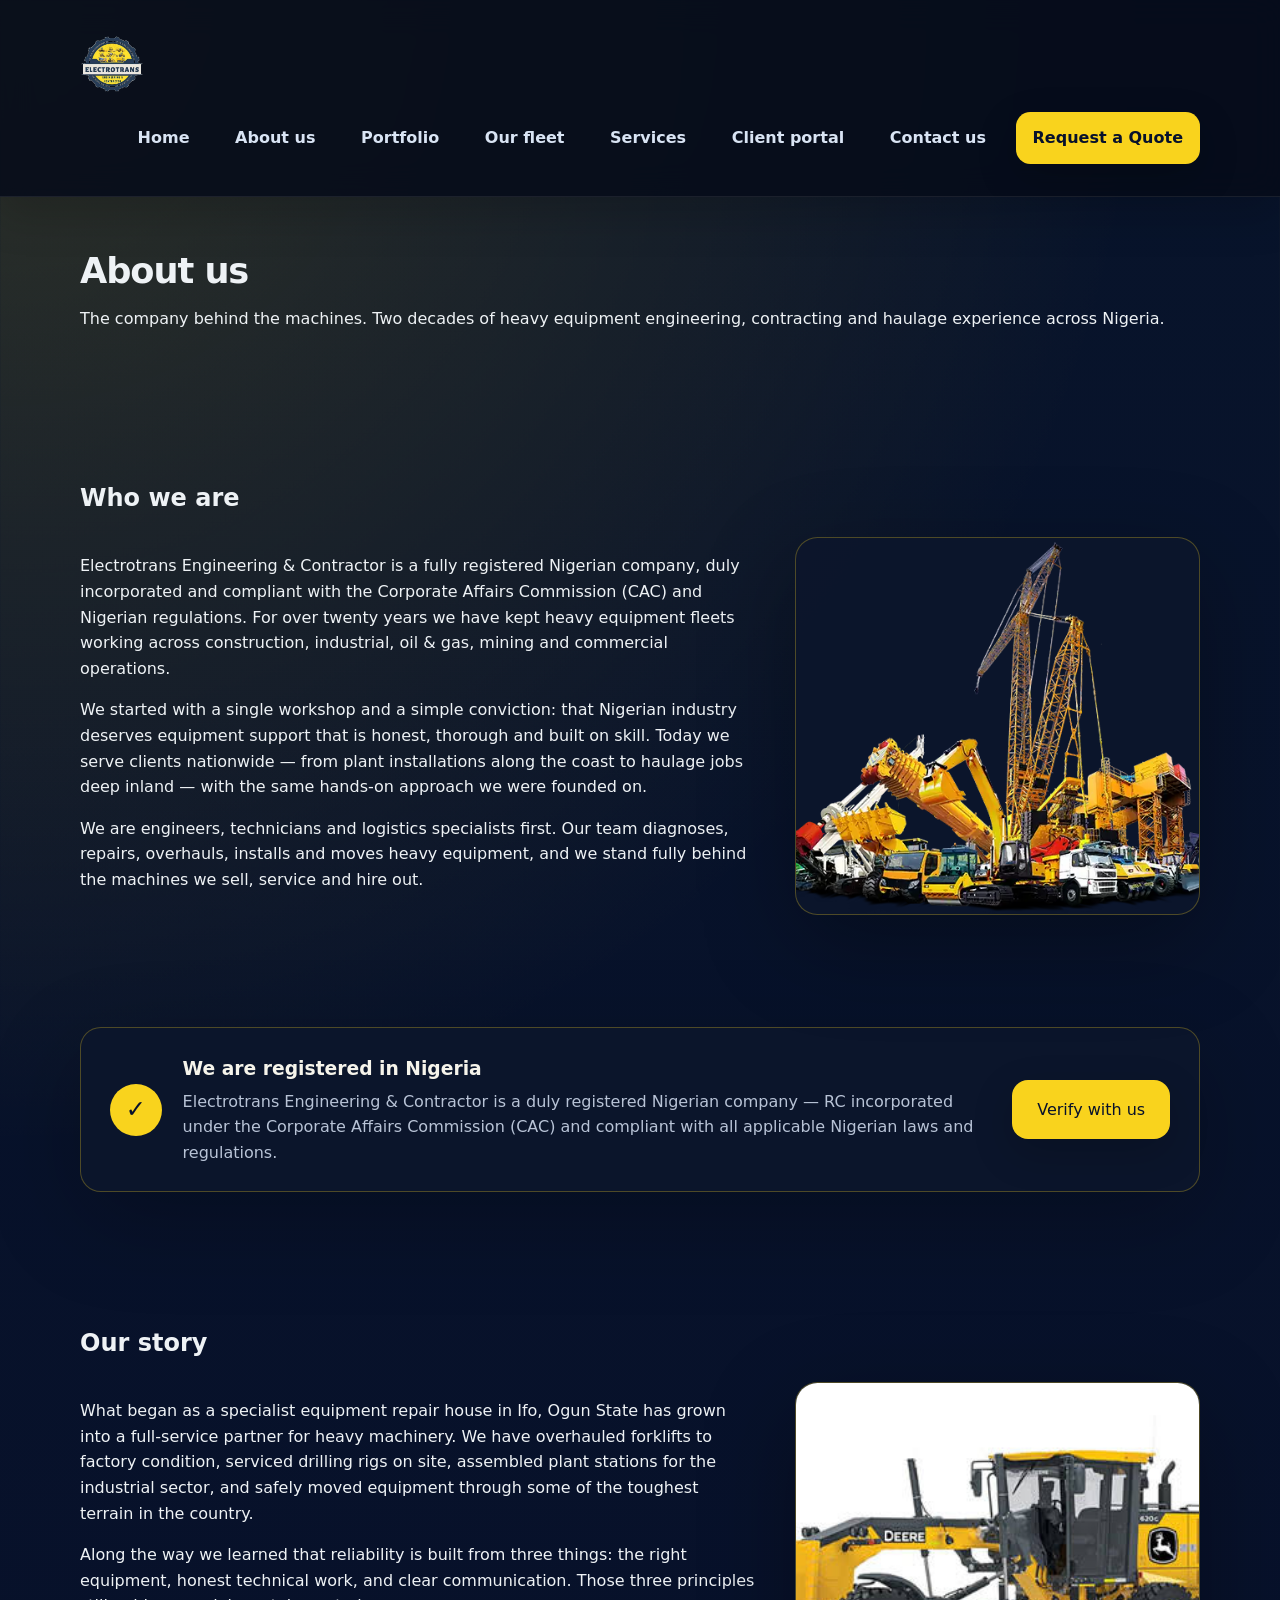
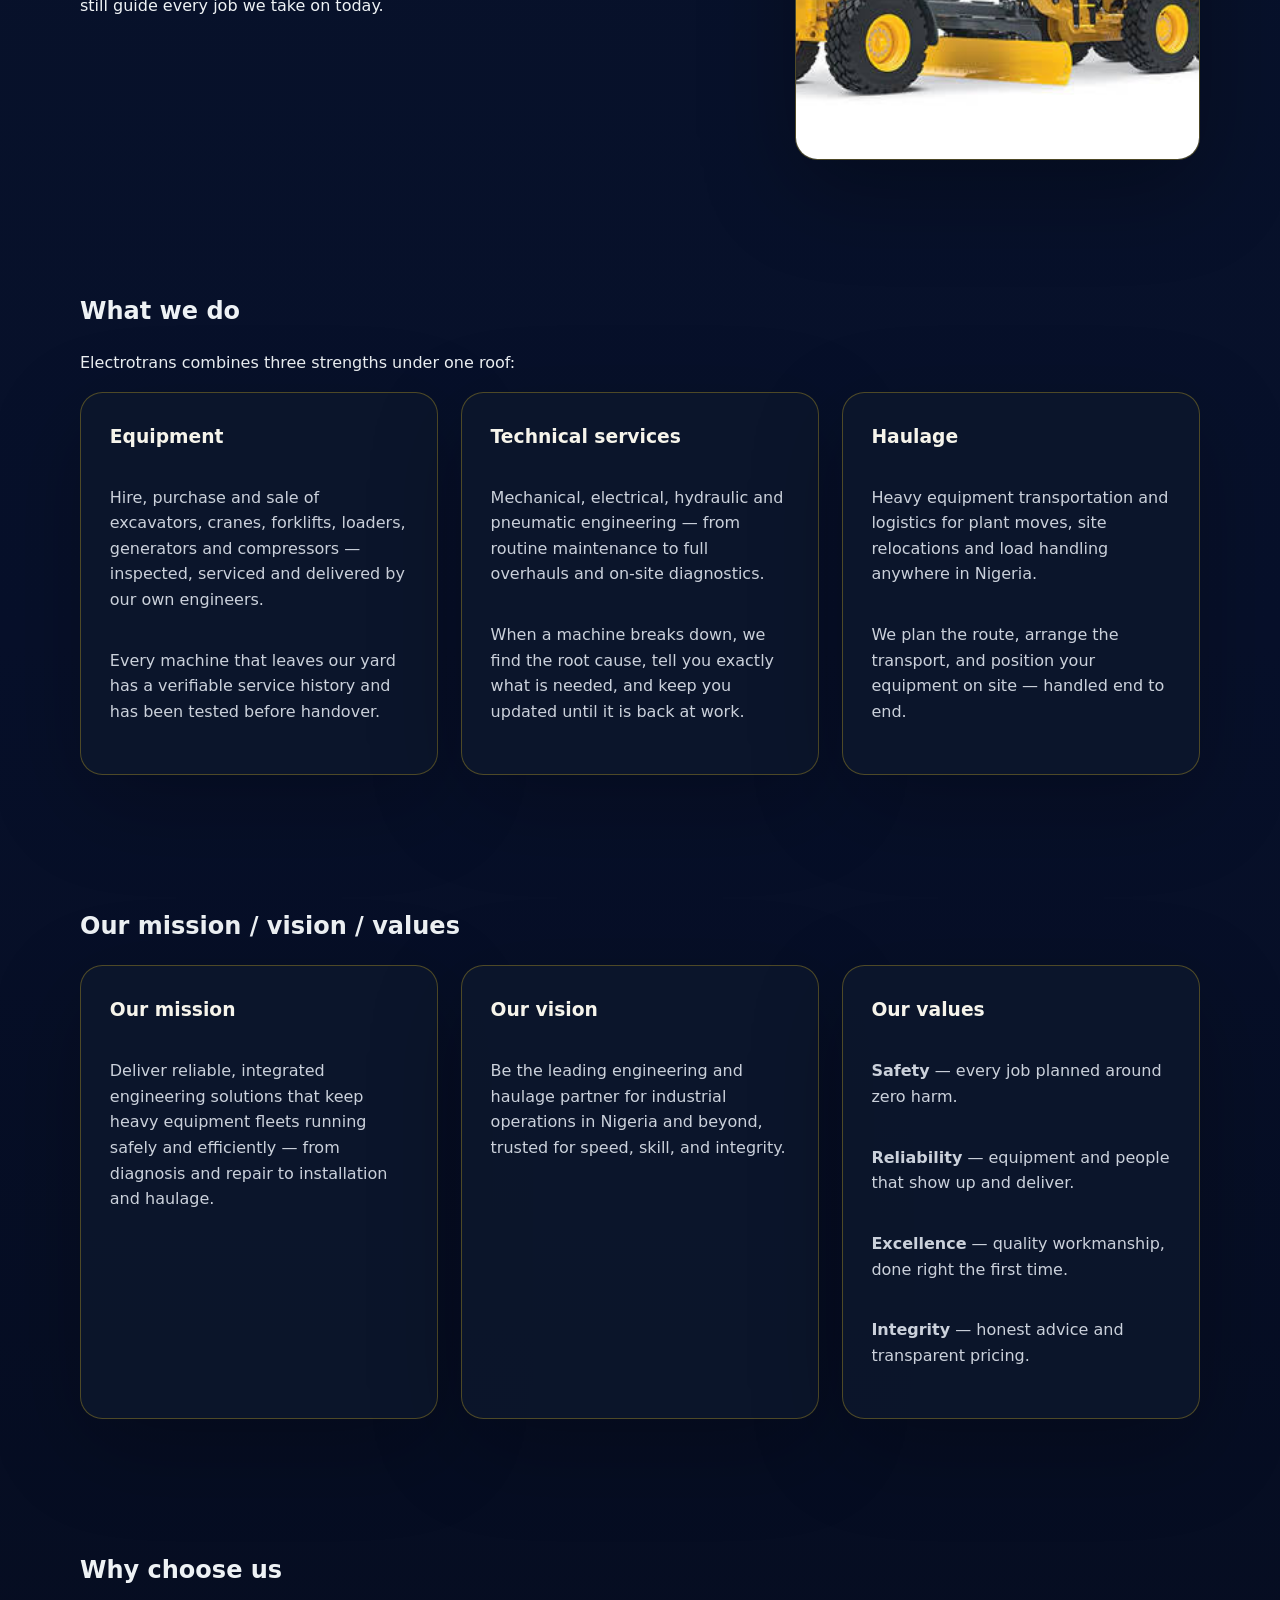
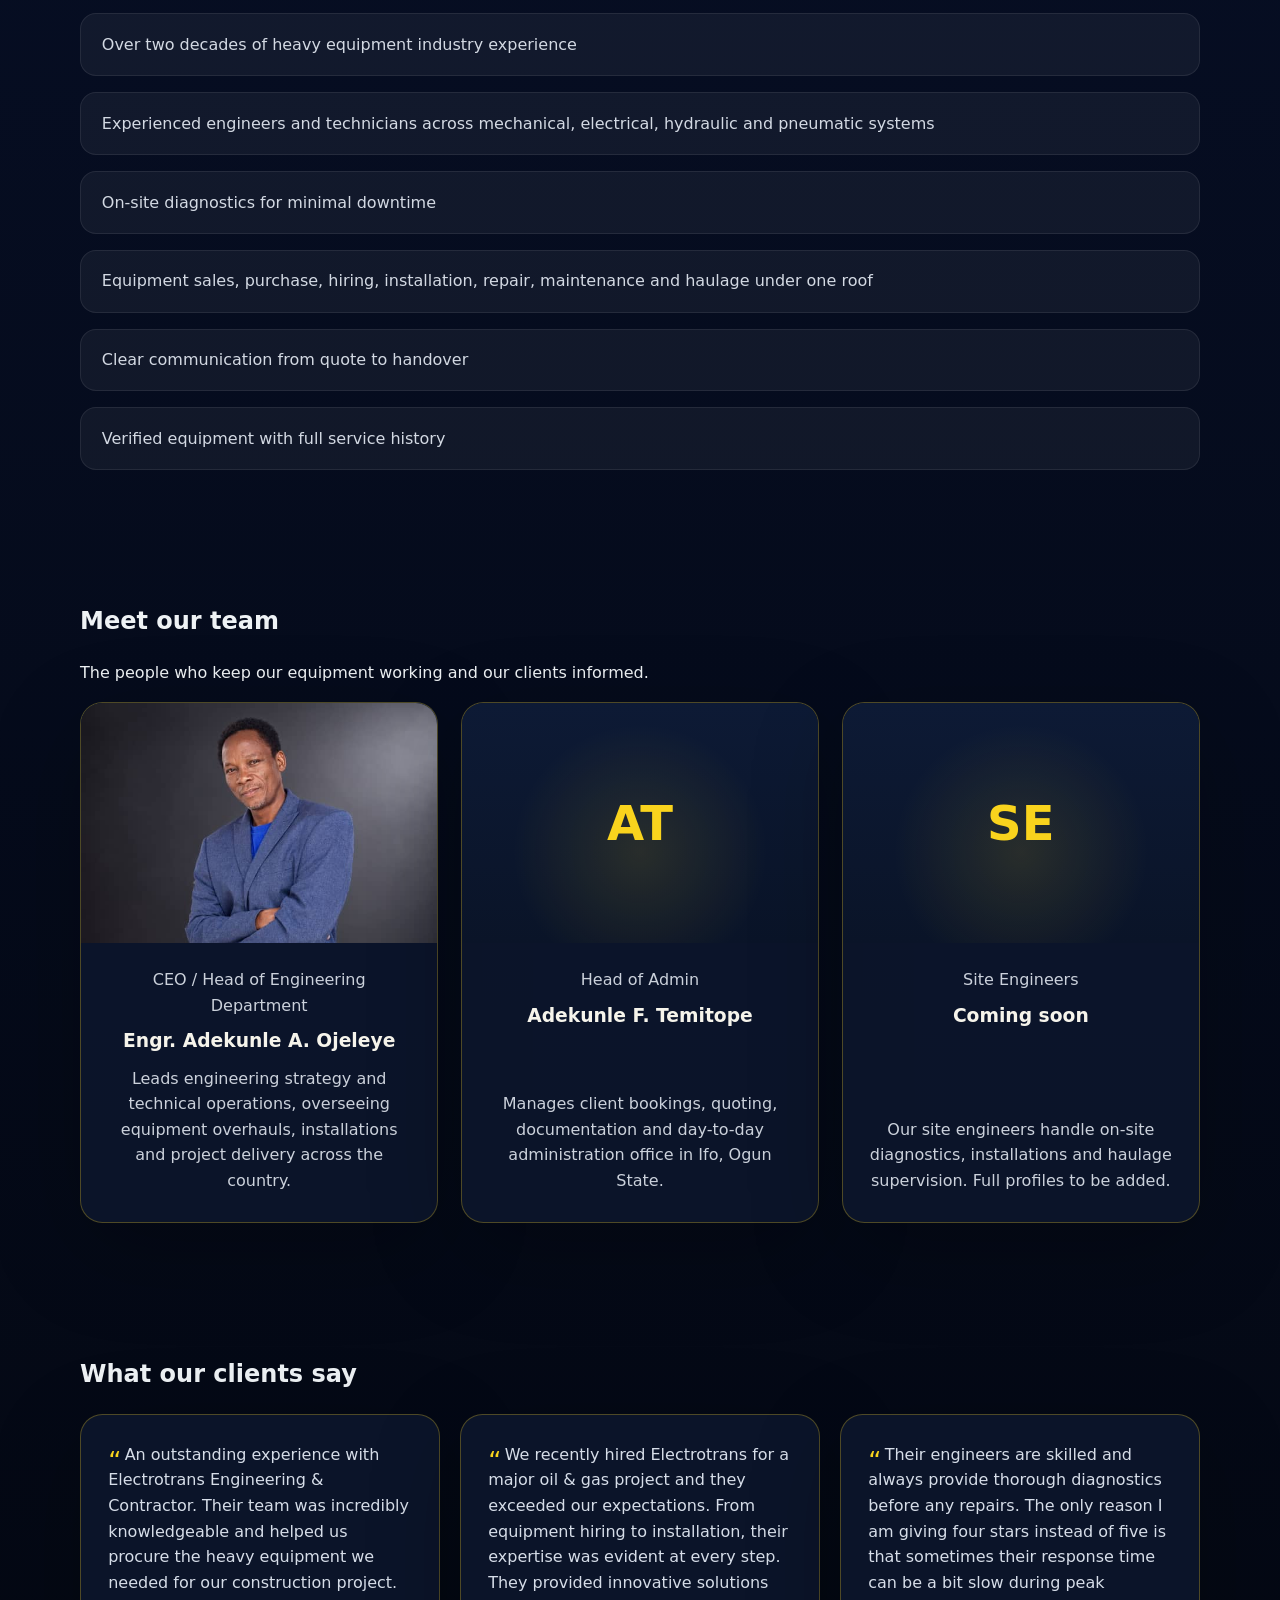
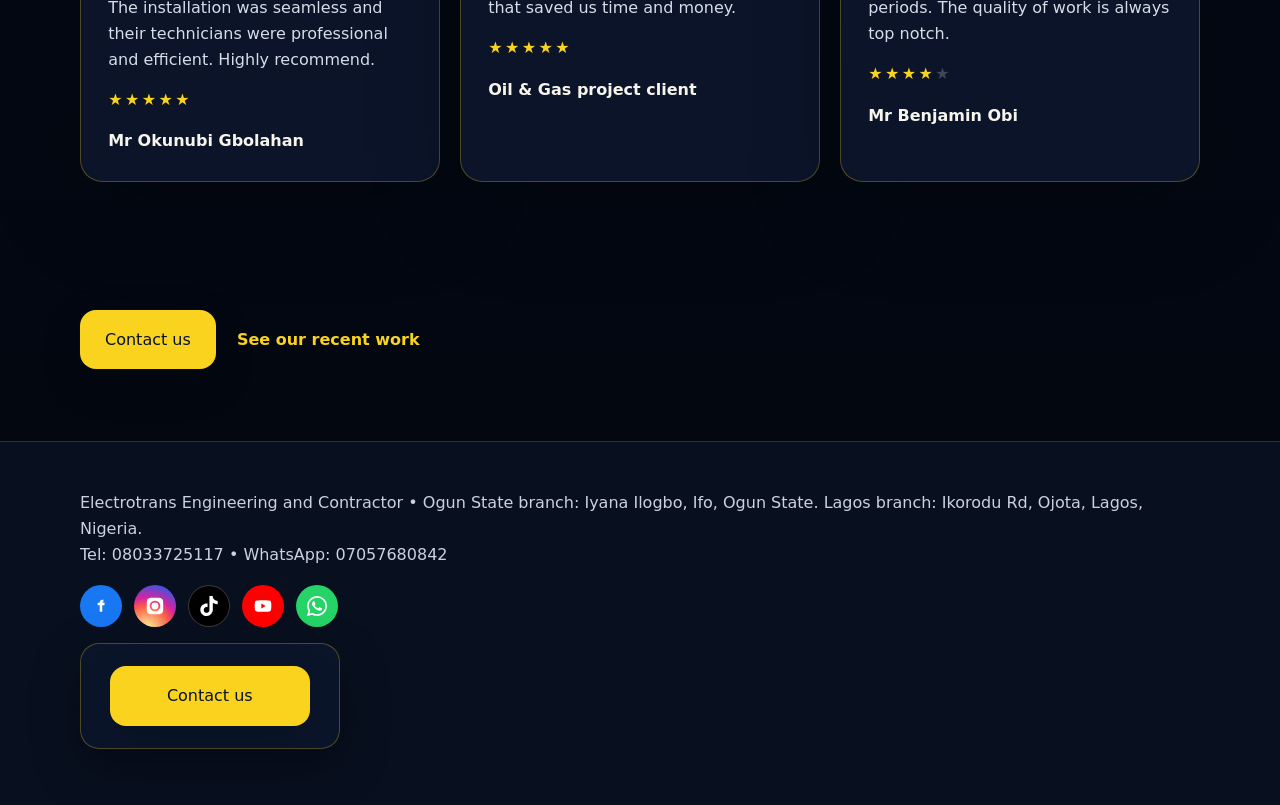
==== commit 51a979f4: "Box footer Contact us as aligned call-to-action" ====
--- a/about.html
+++ b/about.html
@@ -229,7 +229,9 @@
           </a>
         </div>
       </div>
-      <a class="text-link" href="index.html">Back to home</a>
+      <div class="footer-cta">
+        <a class="button" href="contact.html">Contact us</a>
+      </div>
     </div>
   </footer>
 
--- a/styles.css
+++ b/styles.css
@@ -295,8 +295,24 @@
   color: #cbd2dd;
 }
 .footer-inner {
-  align-items: flex-start;
+  align-items: center;
   justify-content: space-between;
+}
+.footer-cta {
+  flex: none;
+  display: flex;
+  align-items: center;
+  justify-content: center;
+  border: 1px solid var(--border);
+  border-radius: 1.2rem;
+  padding: 1.4rem 1.8rem;
+  background: rgba(12, 22, 44, 0.92);
+  box-shadow: 0 18px 50px rgba(0, 0, 0, 0.25);
+}
+.footer-cta .button {
+  min-width: 200px;
+  justify-content: center;
+  text-align: center;
 }
 .footer-socials {
   display: flex;
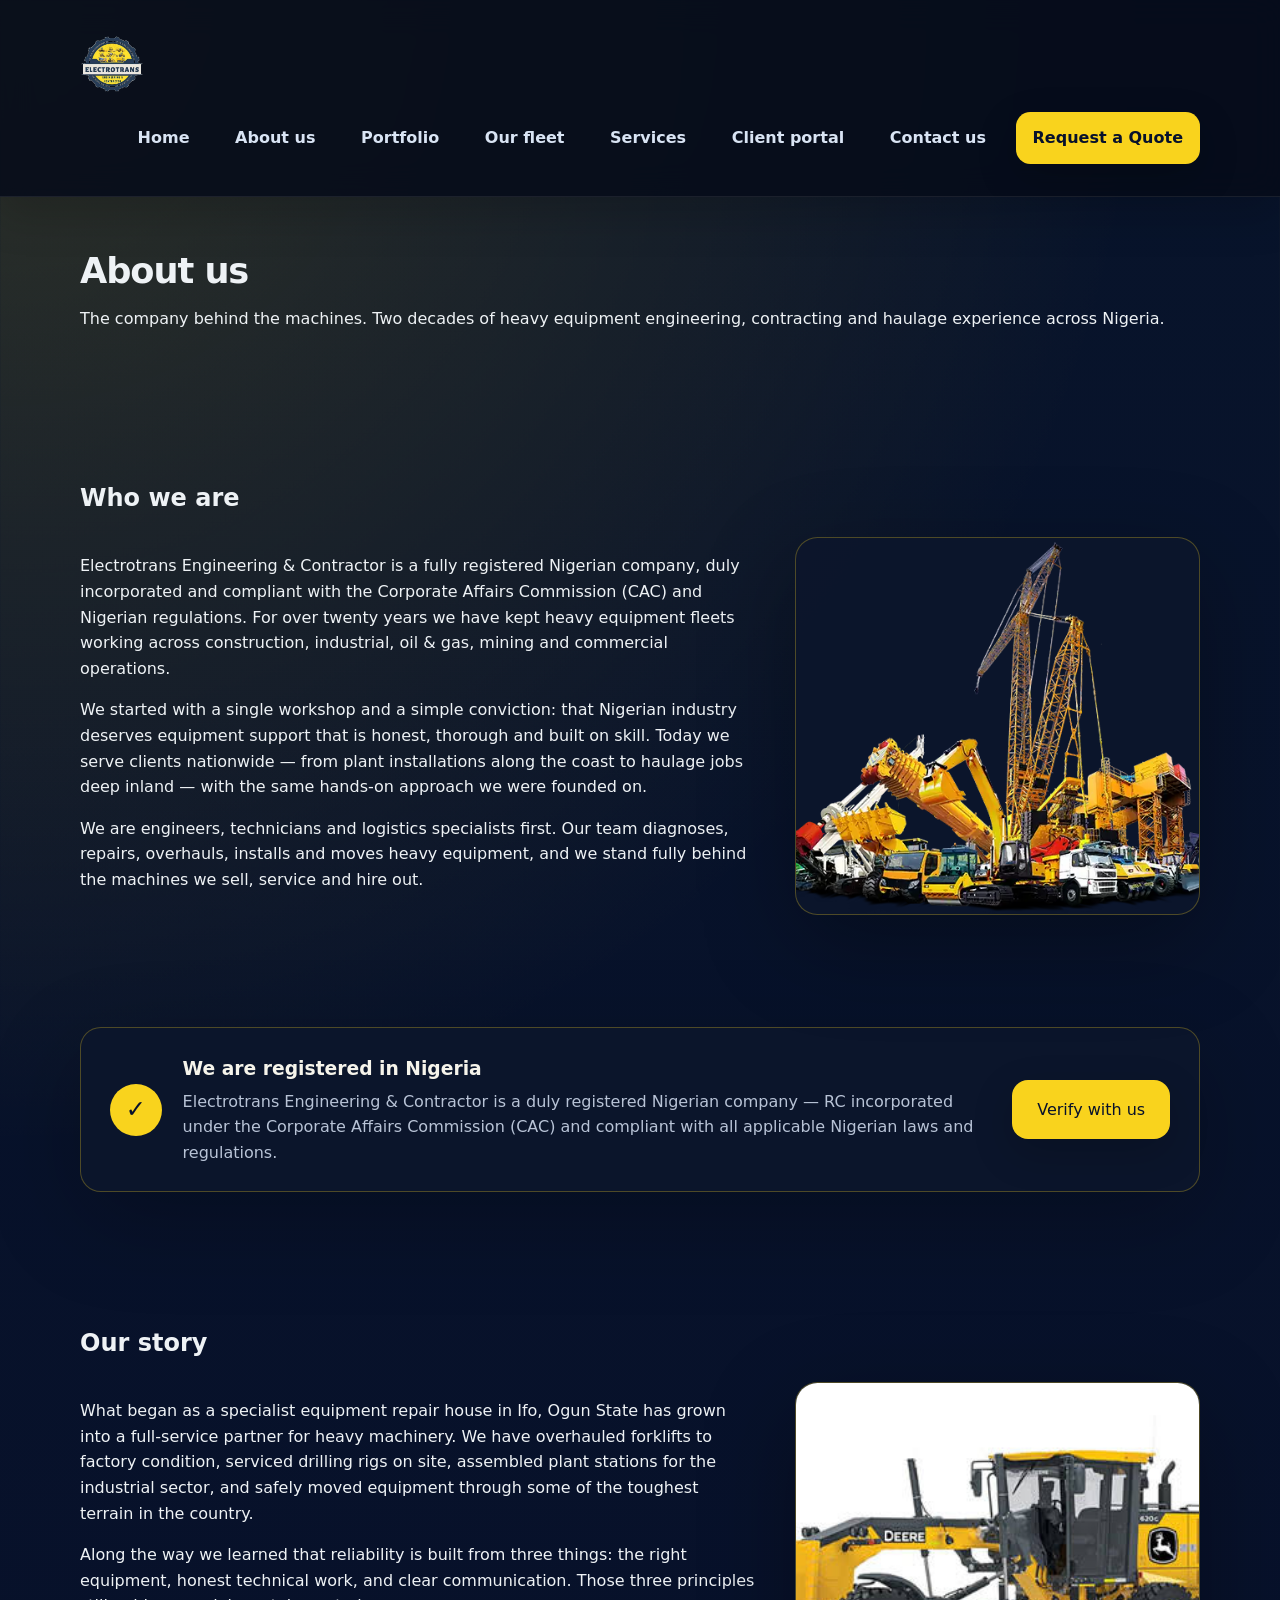
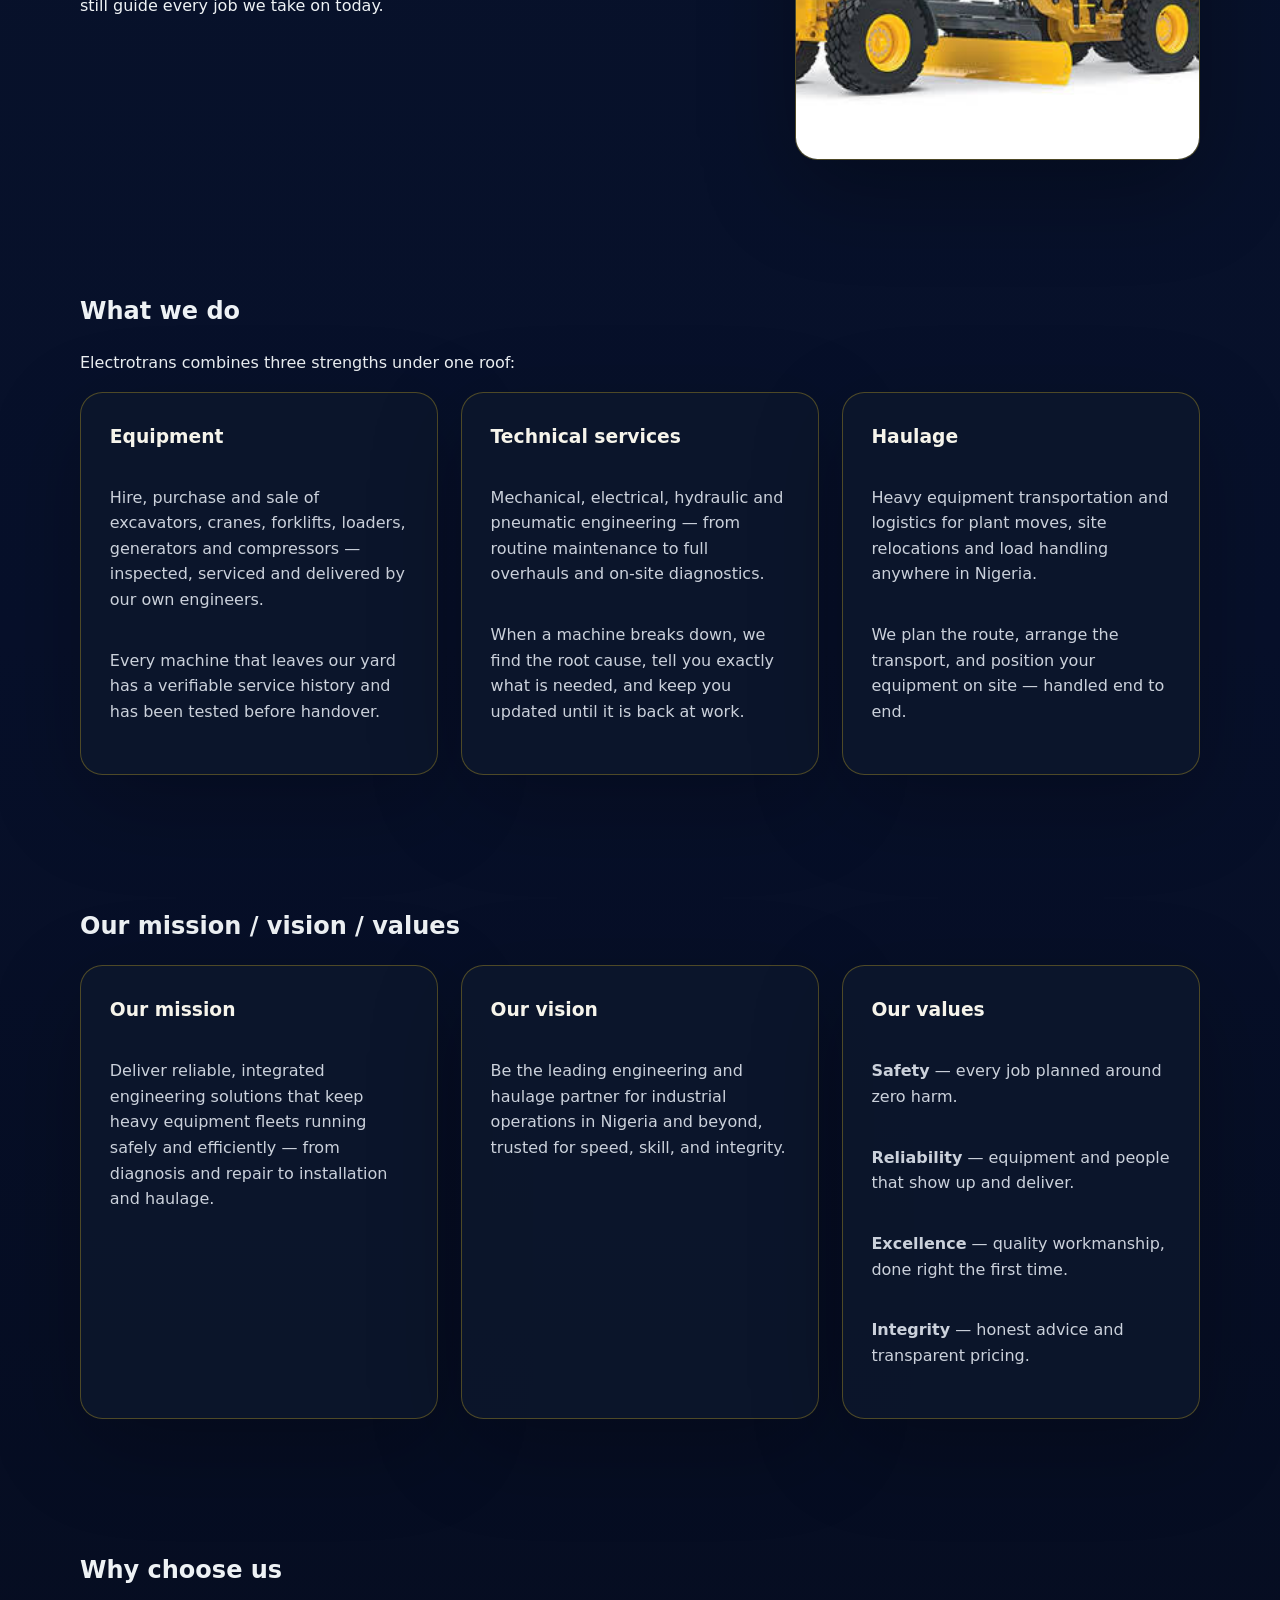
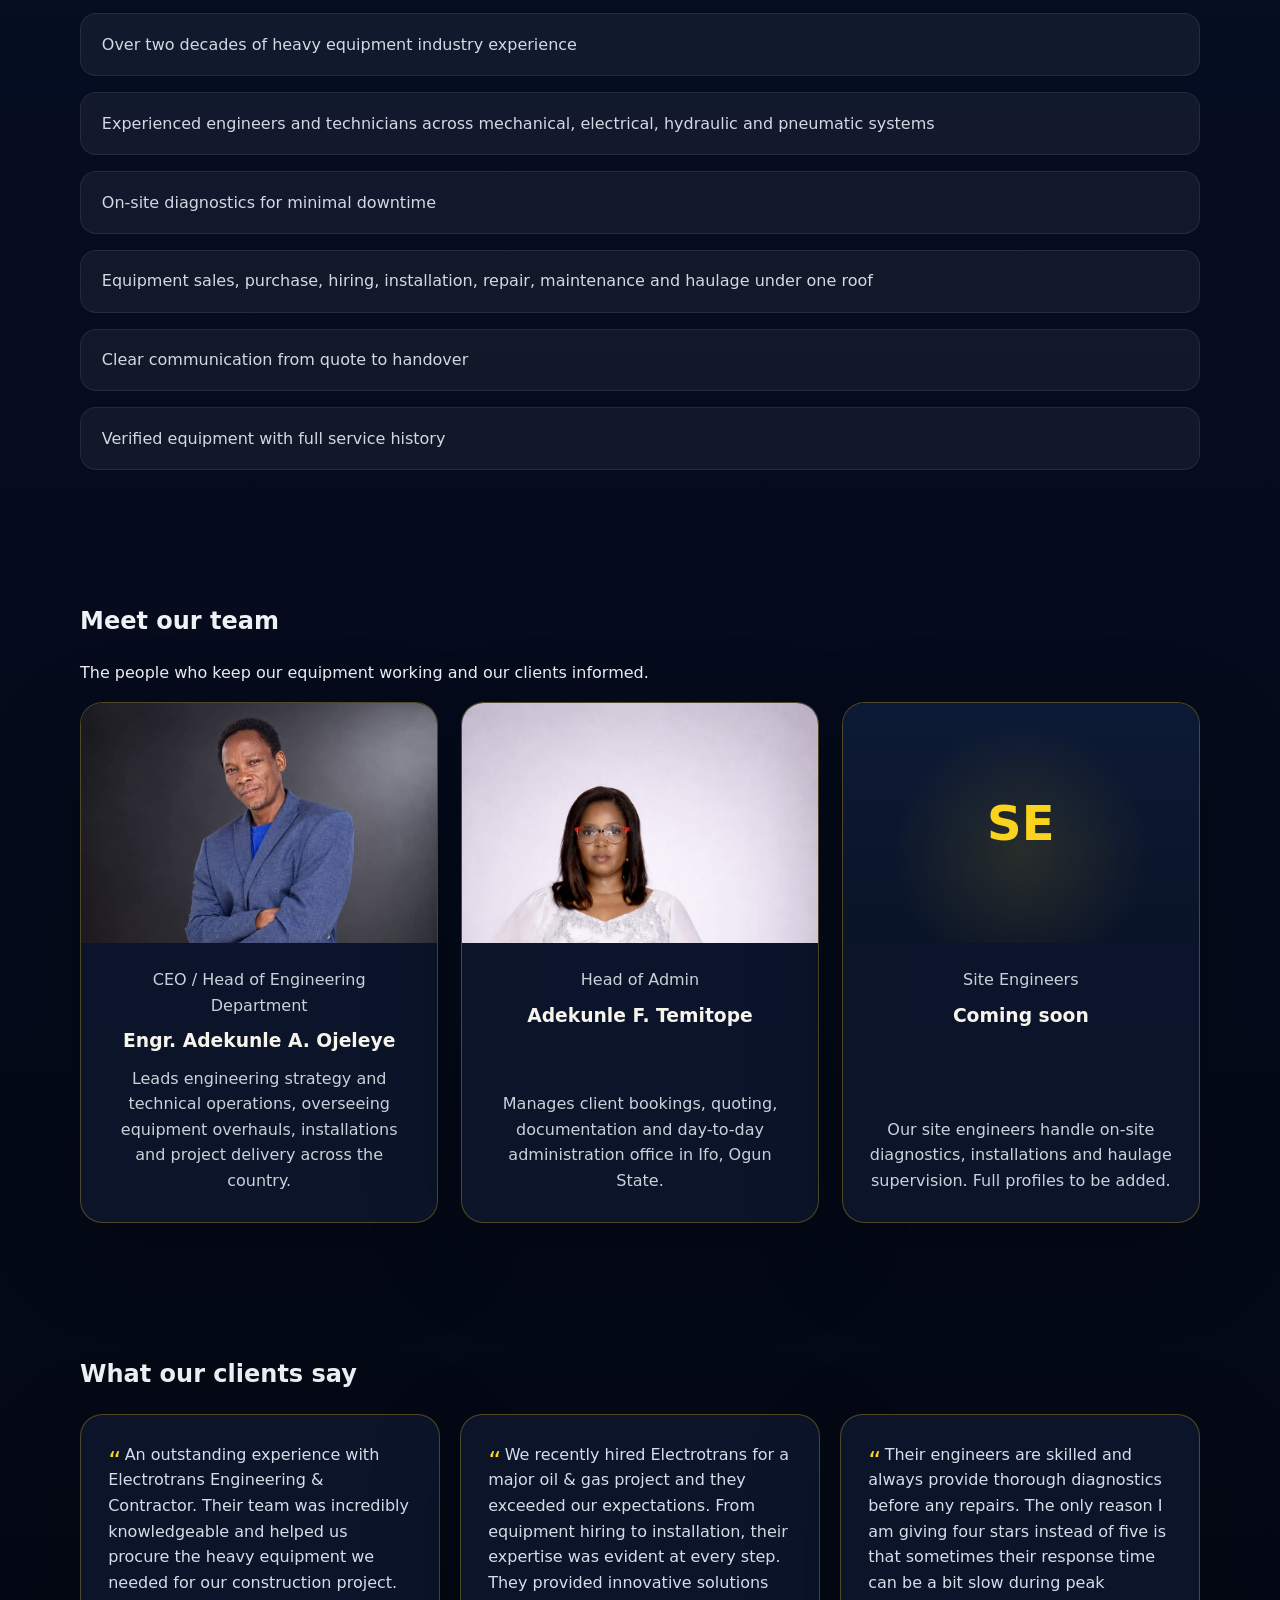
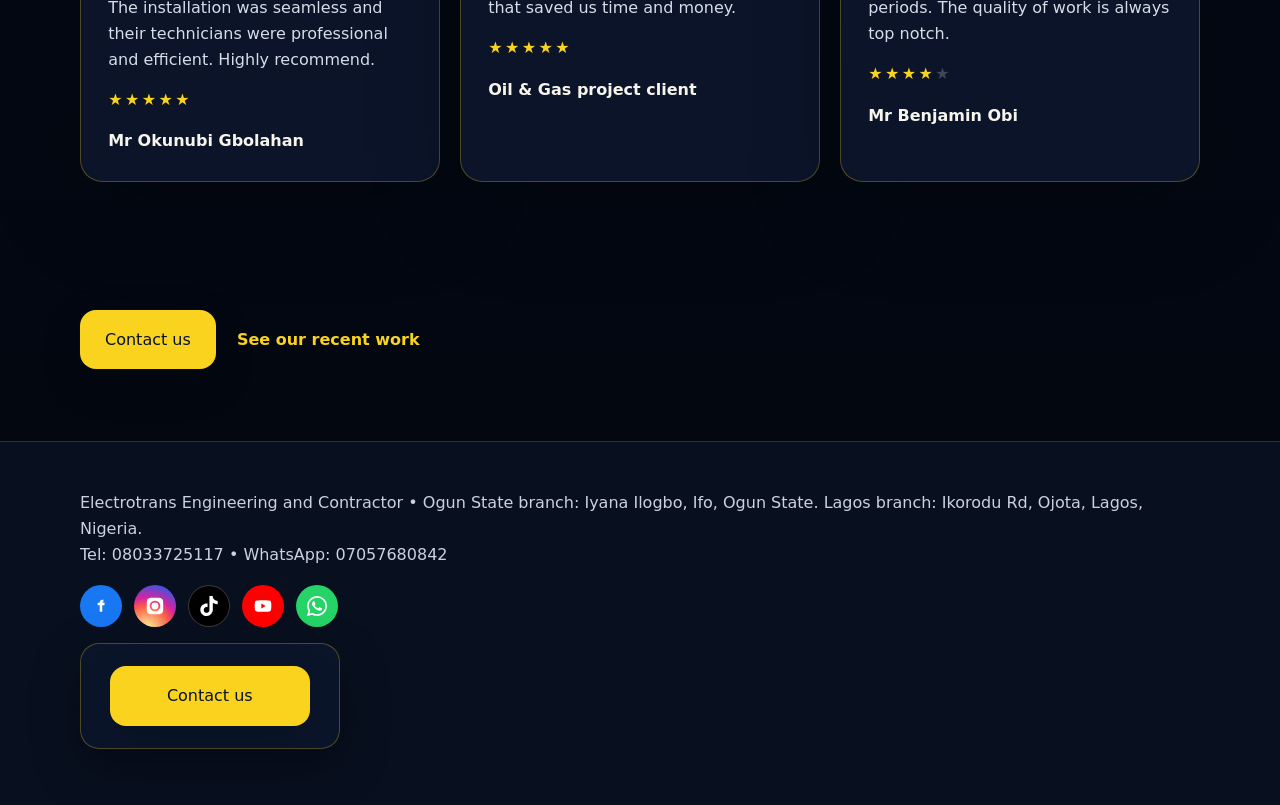
==== commit 2c9c94c8: "Add Head of Admin photo to meet our team" ====
--- a/about.html
+++ b/about.html
@@ -158,8 +158,8 @@
           </div>
         </article>
         <article class="card team-card">
-          <div class="team-photo team-initials">
-            <span>AT</span>
+          <div class="team-photo">
+            <img src="assets/ceo/admin.jpg.jpeg" alt="Adekunle F. Temitope" loading="lazy" />
           </div>
           <div class="team-body">
             <p class="meta">Head of Admin</p>
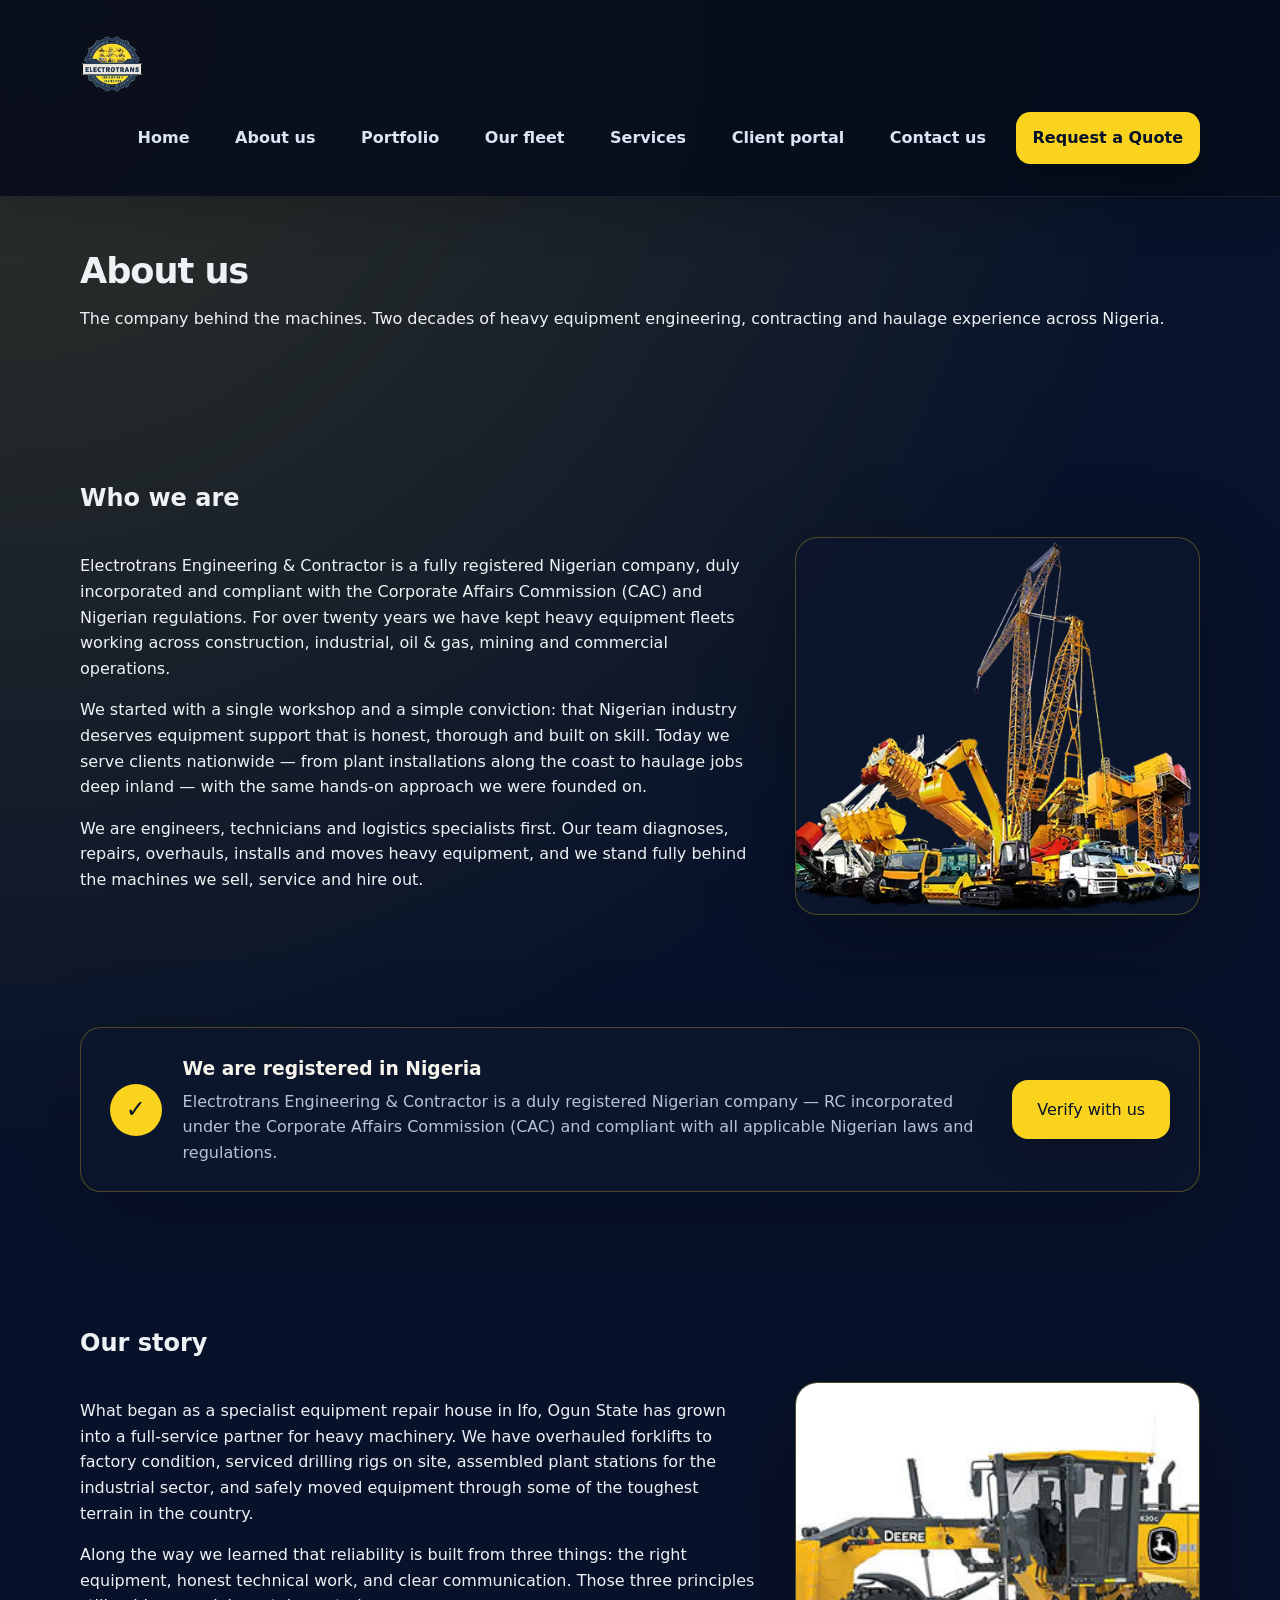
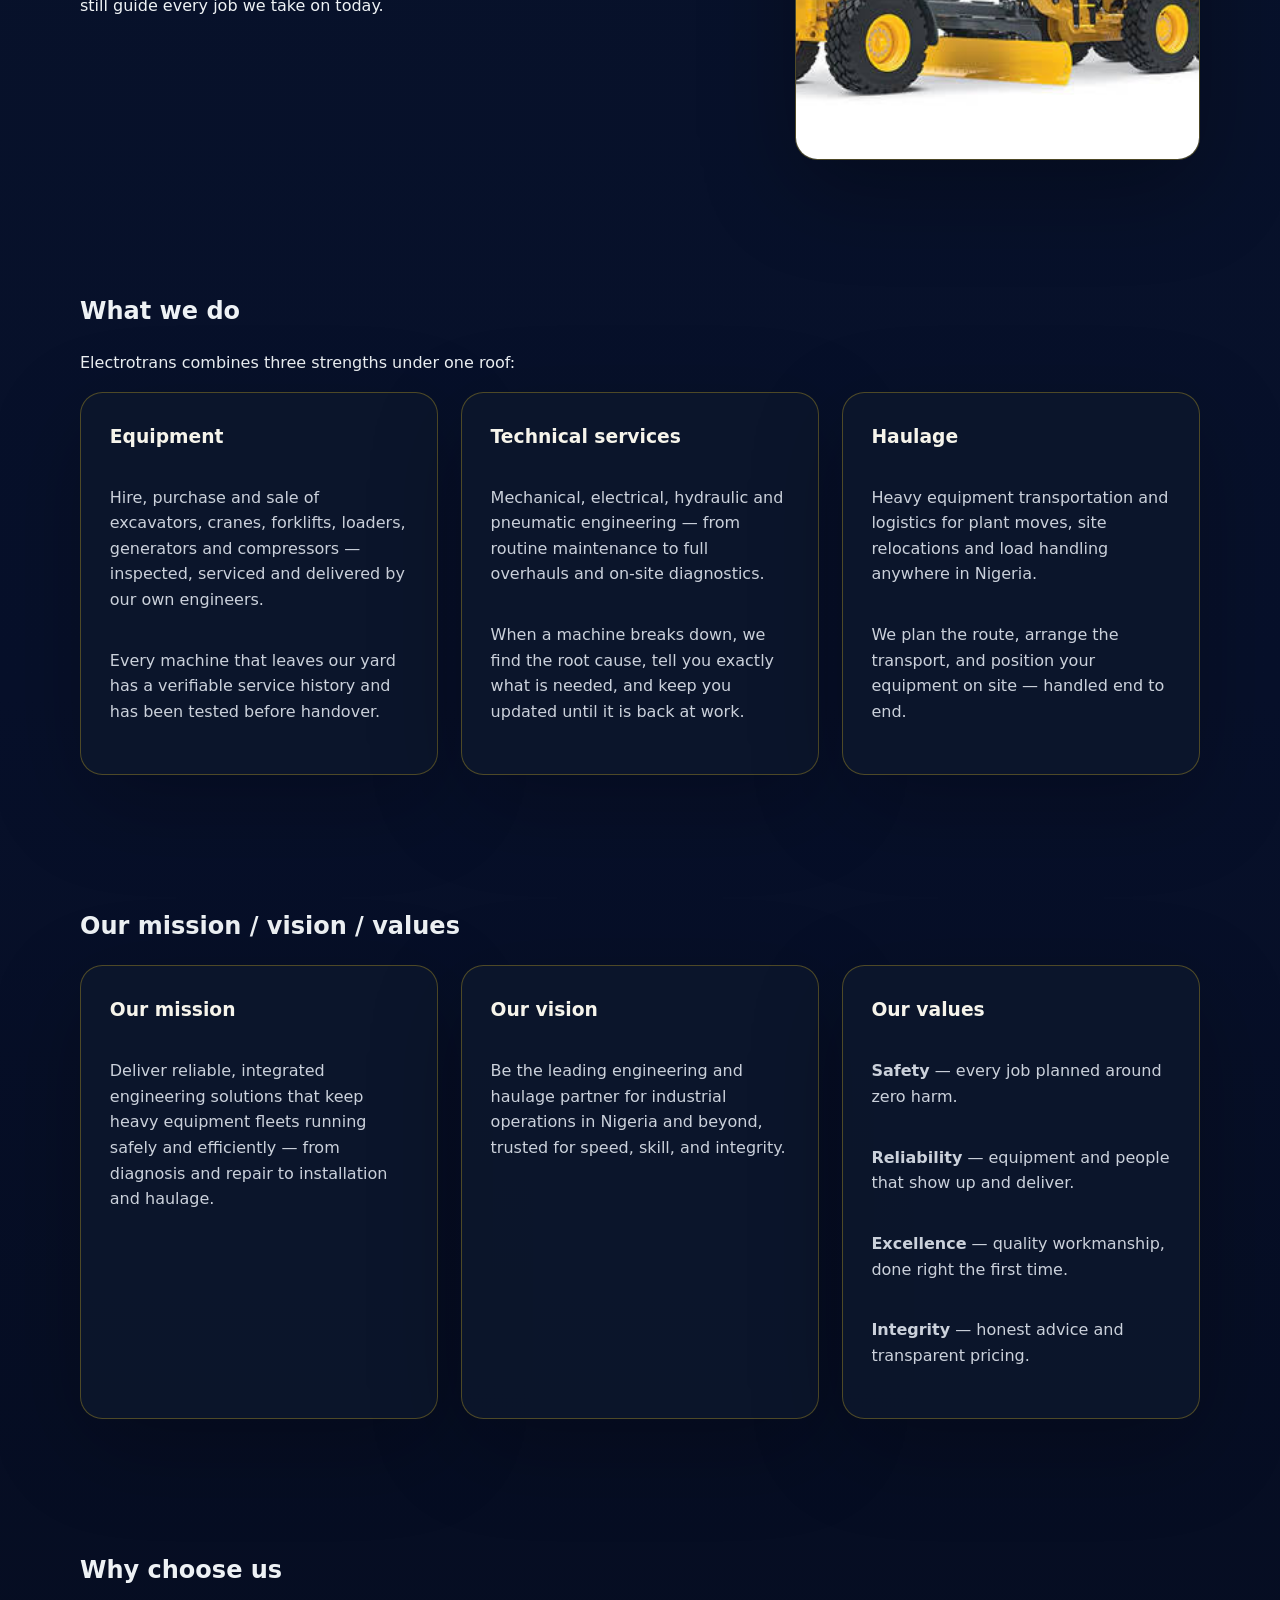
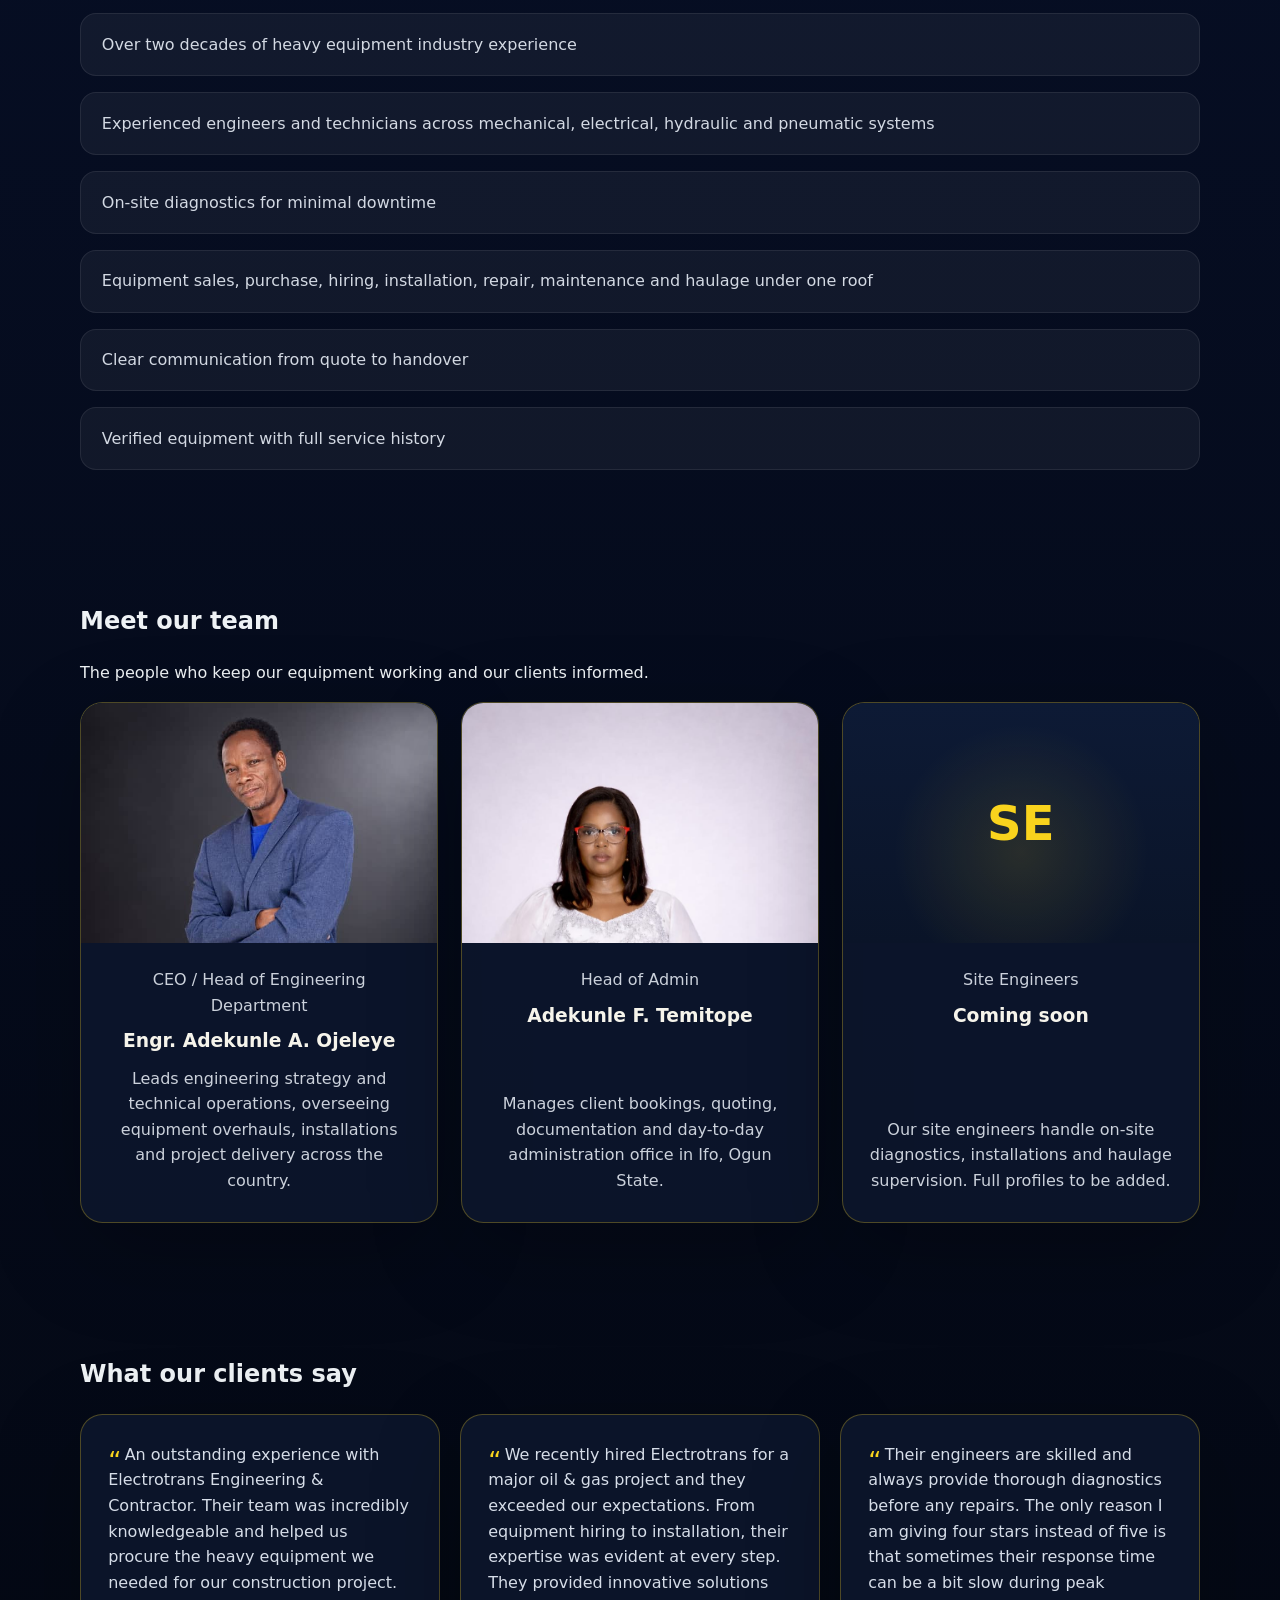
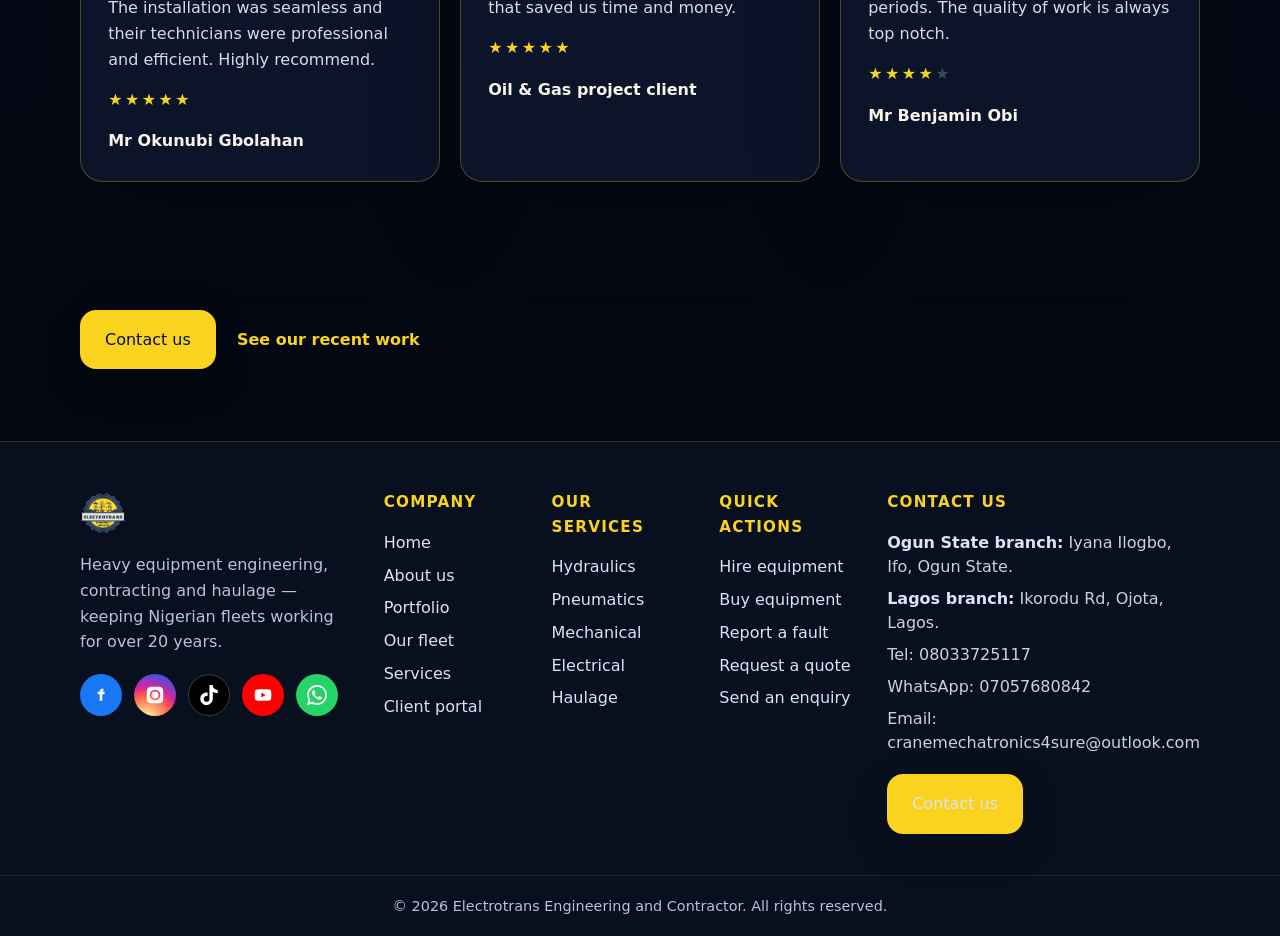
==== commit 0807e859: "Add Supabase backend integration and fat footer" ====
--- a/about.html
+++ b/about.html
@@ -207,11 +207,13 @@
   </main>
 
   <footer class="site-footer">
-    <div class="container footer-inner">
-      <div>
-        <p>Electrotrans Engineering and Contractor • Ogun State branch: Iyana Ilogbo, Ifo, Ogun State. Lagos branch: Ikorodu Rd, Ojota, Lagos, Nigeria.</p>
-        <p>Tel: 08033725117 • WhatsApp: 07057680842</p>
-        <div class="footer-socials">
+  <div class="container fat-footer">
+    <div class="ff-brand">
+      <a class="logo-link" href="index.html">
+        <img class="site-logo" src="assets/logo-transparent.png" alt="Electrotrans Engineering and Contractor logo" />
+      </a>
+      <p class="ff-tagline">Heavy equipment engineering, contracting and haulage — keeping Nigerian fleets working for over 20 years.</p>
+      <div class="footer-socials">
           <a class="social-link facebook" href="https://www.facebook.com/ElectrotransEngineeringAndContractor" target="_blank" rel="noopener noreferrer" aria-label="Facebook">
             <svg viewBox="0 0 24 24" aria-hidden="true"><path d="M13.5 7H15V4.5h-1.5c-1.66 0-3 1.34-3 3V8H8v3h2.5v8h3v-8H16l.5-3h-2z"/></svg>
           </a>
@@ -227,13 +229,57 @@
           <a class="social-link whatsapp" href="https://wa.me/2347057680842" target="_blank" rel="noopener noreferrer" aria-label="WhatsApp">
             <svg viewBox="0 0 24 24" aria-hidden="true"><path d="M17.47 14.38c-.3-.15-1.76-.87-2.03-.97-.27-.1-.47-.15-.67.15-.2.3-.77.96-.94 1.16-.17.2-.35.22-.64.07-.3-.15-1.26-.46-2.4-1.48-.88-.79-1.48-1.76-1.65-2.06-.17-.3-.02-.46.13-.6.13-.13.3-.35.44-.52.15-.17.2-.3.3-.5.1-.2.05-.37-.02-.52-.08-.15-.67-1.62-.92-2.22-.24-.58-.49-.5-.67-.51h-.57c-.2 0-.52.07-.8.37-.27.3-1.04 1.02-1.04 2.48 0 1.46 1.07 2.88 1.22 3.08.15.2 2.1 3.2 5.08 4.49.71.3 1.26.49 1.7.63.71.22 1.36.19 1.87.12.57-.09 1.76-.72 2-1.42.25-.7.25-1.29.18-1.42-.08-.13-.28-.2-.57-.35zm-5.42 7.4h-.01a9.87 9.87 0 0 1-5.03-1.38l-.36-.21-3.74.98 1-3.65-.24-.37a9.86 9.86 0 0 1-1.51-5.26c0-5.45 4.44-9.88 9.9-9.88a9.85 9.85 0 0 1 7 2.9 9.84 9.84 0 0 1 2.9 7c0 5.44-4.44 9.87-9.9 9.87zm8.42-18.3A11.8 11.8 0 0 0 12.06 0C5.5 0 .16 5.34.16 11.9c0 2.1.55 4.14 1.59 5.94L.06 24l6.3-1.65a11.9 11.9 0 0 0 5.7 1.45h.01c6.56 0 11.89-5.34 11.89-11.9 0-3.18-1.24-6.17-3.49-8.42z"/></svg>
           </a>
-        </div>
-      </div>
-      <div class="footer-cta">
-        <a class="button" href="contact.html">Contact us</a>
-      </div>
-    </div>
-  </footer>
+      </div>
+    </div>
+      <div class="ff-col">
+        <h4>Company</h4>
+        <ul>
+          <li><a href="index.html">Home</a></li>
+          <li><a href="about.html">About us</a></li>
+          <li><a href="portfolio.html">Portfolio</a></li>
+          <li><a href="fleet.html">Our fleet</a></li>
+          <li><a href="services.html">Services</a></li>
+          <li><a href="app.html">Client portal</a></li>
+        </ul>
+      </div>
+      <div class="ff-col">
+        <h4>Our services</h4>
+        <ul>
+          <li><a href="services/hydraulics.html">Hydraulics</a></li>
+          <li><a href="services/pneumatics.html">Pneumatics</a></li>
+          <li><a href="services/mechanical.html">Mechanical</a></li>
+          <li><a href="services/electrical.html">Electrical</a></li>
+          <li><a href="services/haulage.html">Haulage</a></li>
+        </ul>
+      </div>
+      <div class="ff-col">
+        <h4>Quick actions</h4>
+        <ul>
+          <li><a href="app.html#marketplace">Hire equipment</a></li>
+          <li><a href="fleet.html">Buy equipment</a></li>
+          <li><a href="app.html#fault">Report a fault</a></li>
+          <li><a href="app.html#services">Request a quote</a></li>
+          <li><a href="contact.html">Send an enquiry</a></li>
+        </ul>
+      </div>
+    <div class="ff-col ff-contact">
+      <h4>Contact us</h4>
+      <ul>
+        <li><strong>Ogun State branch:</strong> Iyana Ilogbo, Ifo, Ogun State.</li>
+        <li><strong>Lagos branch:</strong> Ikorodu Rd, Ojota, Lagos.</li>
+        <li>Tel: 08033725117</li>
+        <li>WhatsApp: 07057680842</li>
+        <li>Email: cranemechatronics4sure@outlook.com</li>
+      </ul>
+      <a class="button ff-cta" href="contact.html">Contact us</a>
+    </div>
+  </div>
+  <div class="fat-bottom">
+    <div class="container">
+      <p>&copy; 2026 Electrotrans Engineering and Contractor. All rights reserved.</p>
+    </div>
+  </div>
+</footer>
 
   <script src="script.js"></script>
 </body>
--- a/styles.css
+++ b/styles.css
@@ -44,7 +44,6 @@
   backdrop-filter: blur(16px);
 }
 .header-inner,
-.footer-inner,
 .hero-content {
   display: flex;
   flex-wrap: wrap;
@@ -288,30 +287,70 @@
 .site-footer {
   border-top: 1px solid rgba(249, 211, 29, .16);
   background: rgba(9, 16, 31, .96);
-  padding: 2rem 0 2.5rem;
-}
-.site-footer p {
-  margin: 0;
+  padding: 3rem 0 0;
+}
+.fat-footer {
+  display: grid;
+  grid-template-columns: 2fr 1fr 1fr 1fr 1.5fr;
+  gap: 2.2rem 2rem;
+  padding: 0 0 2.6rem;
+  align-items: start;
+}
+.ff-brand .site-logo {
+  height: 46px;
+  margin-bottom: 1rem;
+}
+.ff-tagline {
+  color: var(--muted);
+  max-width: 28rem;
+  margin: 0 0 1.2rem !important;
+}
+.ff-col h4 {
+  margin: 0 0 1rem;
+  font-size: .95rem;
+  text-transform: uppercase;
+  letter-spacing: .08em;
+  color: var(--yellow);
+}
+.ff-col ul {
+  list-style: none;
+  margin: 0;
+  padding: 0;
+  display: grid;
+  gap: .55rem;
+}
+.ff-col a {
+  color: var(--nav-text);
+  text-decoration: none;
+  transition: color .2s ease;
+}
+.ff-col a:hover {
+  color: var(--yellow);
+}
+.ff-col li {
   color: #cbd2dd;
-}
-.footer-inner {
-  align-items: center;
-  justify-content: space-between;
-}
-.footer-cta {
-  flex: none;
-  display: flex;
-  align-items: center;
+  line-height: 1.5;
+}
+.ff-col strong {
+  color: var(--nav-text);
+}
+.ff-contact ul {
+  display: grid;
+  gap: .5rem;
+  margin-bottom: 1.2rem;
+}
+.ff-cta {
   justify-content: center;
-  border: 1px solid var(--border);
-  border-radius: 1.2rem;
-  padding: 1.4rem 1.8rem;
-  background: rgba(12, 22, 44, 0.92);
-  box-shadow: 0 18px 50px rgba(0, 0, 0, 0.25);
-}
-.footer-cta .button {
-  min-width: 200px;
-  justify-content: center;
+  text-align: center;
+}
+.fat-bottom {
+  border-top: 1px solid rgba(255, 255, 255, .08);
+  padding: 1.15rem 0;
+}
+.fat-bottom p {
+  margin: 0;
+  color: var(--muted);
+  font-size: .9rem;
   text-align: center;
 }
 .footer-socials {
@@ -729,8 +768,7 @@
     height: 260px;
   }
   .header-inner,
-  .hero-content,
-  .footer-inner {
+  .hero-content {
     flex-direction: column;
     align-items: stretch;
   }
@@ -751,6 +789,13 @@
   }
   .footer-socials {
     justify-content: flex-start;
+  }
+  .fat-footer {
+    grid-template-columns: 1fr 1fr;
+    gap: 2rem 1.5rem;
+  }
+  .ff-brand {
+    grid-column: 1 / -1;
   }
 }
 @media (max-width: 520px) {
@@ -758,4 +803,8 @@
   .feature-list li {
     padding: 1rem;
   }
-}
+  .fat-footer {
+    grid-template-columns: 1fr;
+    gap: 1.6rem;
+  }
+}
